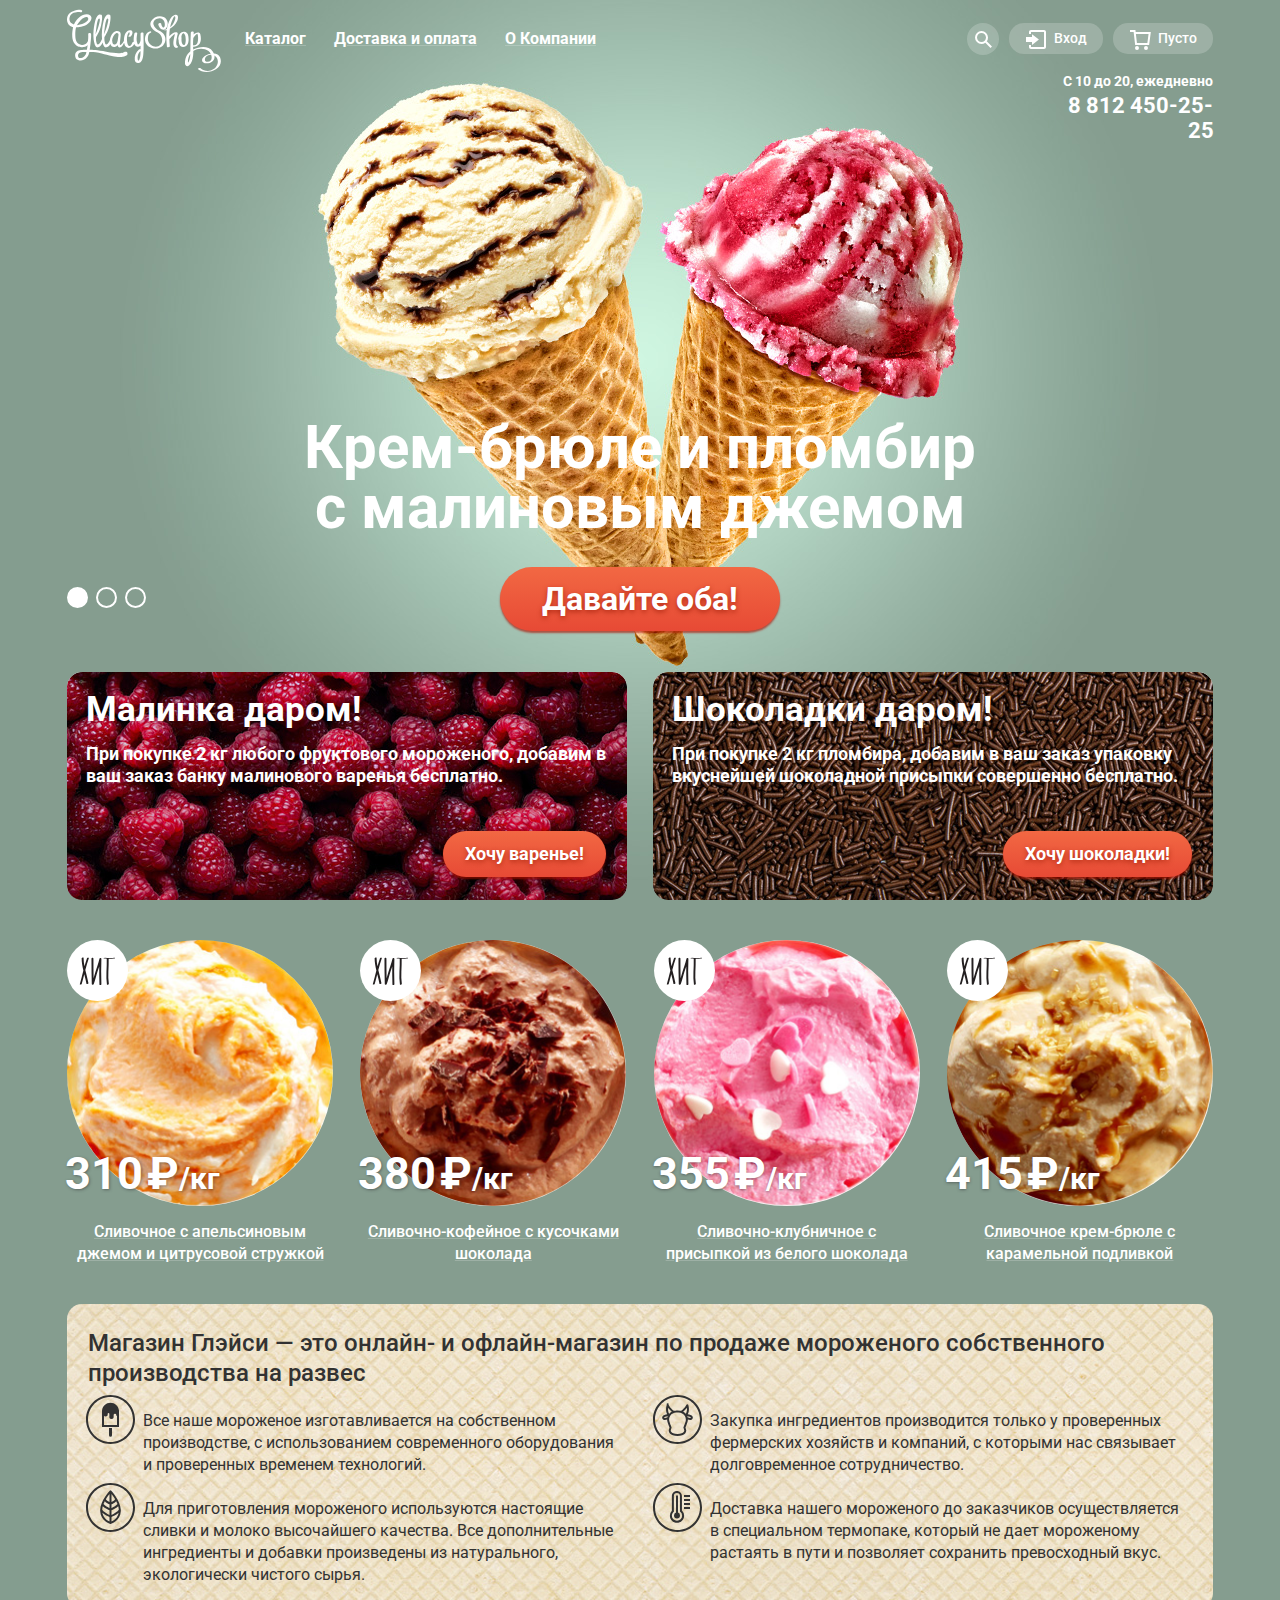
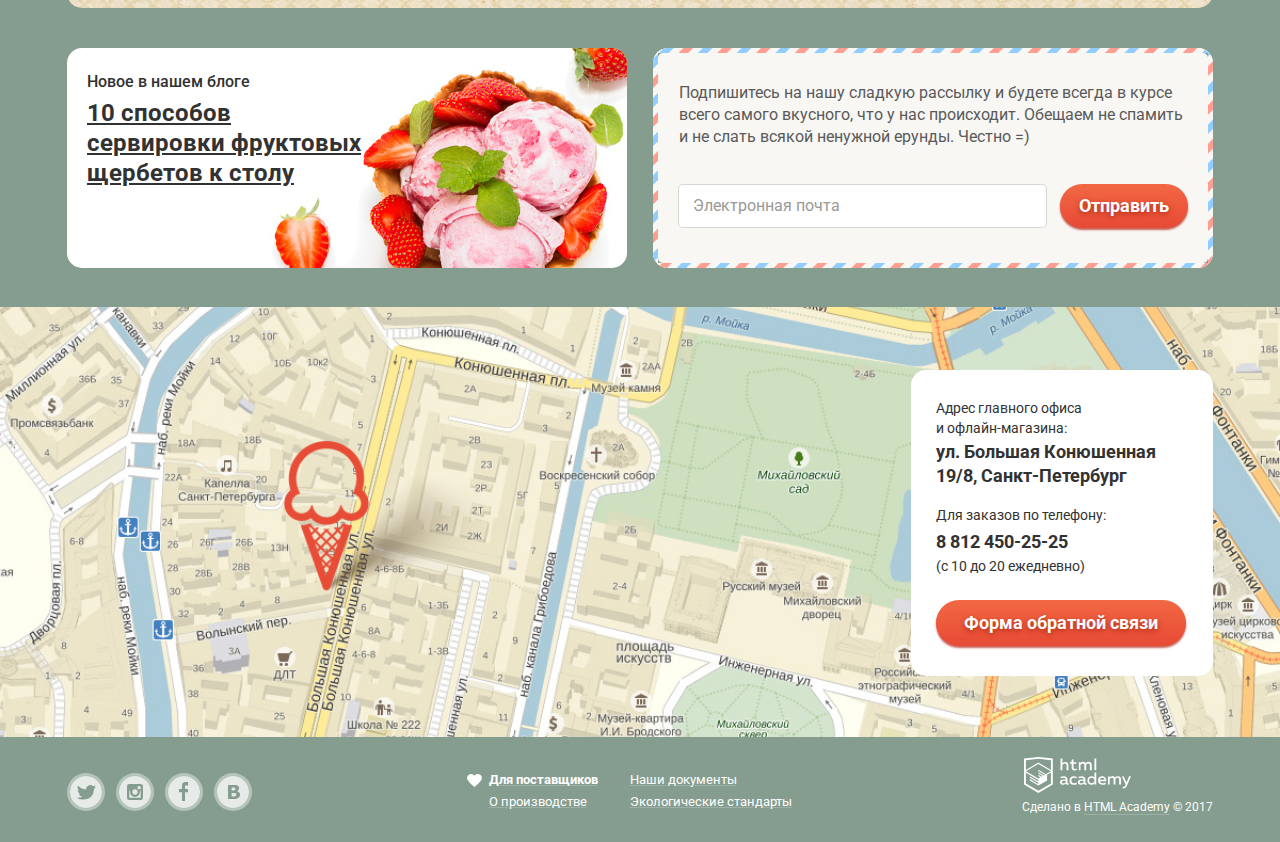
==== index.html @ 7b7073b2 "путь скрипта и ширина селекта" ====
<!DOCTYPE html>
<html lang="ru">

<head>
	<meta charset="utf-8">
  <title>HTML Academy: Глейси</title>
  <link href="https://fonts.googleapis.com/css?family=Roboto:400,500,700&amp;subset=cyrillic" rel="stylesheet">
  <link href="css/normalize.css" rel="stylesheet">
  <link href="css/style.min.css" rel="stylesheet">
</head>

<body>
	<input class="visually-hidden" type="radio" id="product-1" name="toggle" checked>
  <input class="visually-hidden" type="radio" id="product-2" name="toggle">
  <input class="visually-hidden" type="radio" id="product-3" name="toggle">
	<div class="site-wrapper">
	<header class="main-header container">
		<nav class="main-navigation">
			<div class="main-navigation__logo">
				<img src="img/logo.svg" width="154" height="64" alt="GllacyShop">
			</div>
			<ul class="site-navigation">
				<li class="site-navigation__item">
					<a href="catalog.html">Каталог</a>
					<ul class="catalog-menu">
						<li class="catalog-menu__item catalog-menu__item--mod"><a href="#">Новинки</a></li>
						<li class="catalog-menu__item"><a href="catalog.html">Сливочное</a></li>
						<li class="catalog-menu__item"><a href="#">Щербеты</a></li>
						<li class="catalog-menu__item"><a href="#">Фруктовый лед</a></li>
						<li class="catalog-menu__item"><a href="#">Мелорин</a></li>
					</ul>
				</li>
				<li class="site-navigation__item"><a href="delivery.html">Доставка и оплата</a></li>
				<li class="site-navigation__item"><a href="about.html">О Компании</a></li>
			</ul>
			<ul class="user-navigation">
				<li class="user-navigation__item user-navigation__item--search">
					<a href="#" class="user-navigation__link"><span class="visually-hidden">Поиск</span></a>
					<form class="search-form" action="https://echo.htmlacademy.ru" method="GET">
						<label  class="visually-hidden" for="search-line">Что ищем?</label>
						<input id="search-line" type="search" name="search" placeholder="Что ищем?">
					</form>	
				</li>
				<li class="user-navigation__item user-navigation__item--input">
					<a href="#">Вход</a>
					<form class="enter-form" action="https://echo.htmlacademy.ru"	method="POST">
						<label class="visually-hidden" for="enter-email">Электронная почта</label>
						<input id="enter-email" type="email" name="email" placeholder="Электронная почта">
						<label class="visually-hidden" for="enter-password">Пароль</label>
						<input id="enter-password" type="password" name="password" placeholder="Пароль">
						<button class="button enter-form__button" type="submit">Войти</button>
						<a class="enter-form__link" href="#">Забыли пароль?</a>
						<a class="enter-form__link" href="#">Новая регистрация</a>
					</form>
				</li>
				<li class="user-navigation__item user-navigation__item--basket1">
					<a href="#" aria-label="Корзина">Пусто</a>
				</li>
			</ul>
		</nav>
		<div class="shop-info">
			<p class="shop-info__time">С 10 до 20, ежедневно</p>
			<a href="tel:+78124502525" class="shop-info__phone">8 812 450-25-25</a>
		</div>
	</header>
	<main class="wraper">
		<div class="container">
			<h1 class="visually-hidden">Магазин мороженого GllacyShop</h1>
			<section class="slider">
				<div class="slider-point">
					<label for="product-1">Первый</label>
					<label for="product-2">Второй</label>
					<label for="product-3">Третий</label>
				</div>
				<ul class="slider-promo">
					<li class="slider-promo__block slide" id="slide1">
						<h2 class="slider-promo__title">Крем-брюле и пломбир с малиновым джемом</h2>
						<a class="button slider-promo__button" href="#">Давайте оба!</a>
					</li>
					<li class="slider-promo__block slide" id="slide2">
						<h2 class="slider-promo__title">Шоколадный пломбир и лимонный сорбет</h2>
						<a class="button slider-promo__button" href="#">Давайте оба!</a>
					</li>
					<li class="slider-promo__block slide" id="slide3">
						<h2 class="slider-promo__title">Пломбир с помадкой и клубничный щербет</h2>
						<a class="button slider-promo__button" href="#">Давайте оба!</a>
					</li>
				</ul>
			</section>
			<section class="promotion">
				<div class="promotion-block promotion-block--color1">
					<h2>Малинка даром!</h2>
					<p>При покупке 2 кг любого фруктового мороженого, добавим в ваш заказ банку малинового варенья бесплатно.</p>
					<a class="button promotion-block__button" href="#">Хочу варенье!</a>
				</div>
				<div class="promotion-block promotion-block--color2">
					<h2>Шоколадки даром!</h2>
					<p>При покупке 2 кг пломбира, добавим в ваш заказ упаковку вкуснейшей шоколадной присыпки совершенно бесплатно.</p>
					<a class="button promotion-block__button" href="#">Хочу шоколадки!</a>
				</div>
			</section>
			<section class="products">
				<ul class="catalog-list">
					<li class="catalog-list__item catalog-list__item--hit">
						<div class="catalog-list__img">
							<img src="img/product-1.jpg" width="267" height="267" alt="Сливочное с апельсиновым джемом и цитрусовой стружкой">
						</div>
						<p class="catalog-list__text"><span>310</span>₽<span class="catalog-list__text--1">/кг</span></p>
						<a class="catalog-list__link" href="#">Сливочное с апельсиновым джемом и цитрусовой стружкой</a>
						<button class="button catalog-list__button">Быстрый просмотр</button>
					</li>
					<li class="catalog-list__item catalog-list__item--hit">
						<div class="catalog-list__img">
							<img src="img/product-2.jpg" width="267" height="267" alt="Сливочно-кофейное с кусочками шоколада">
						</div>
						<p class="catalog-list__text"><span>380</span>₽<span class="catalog-list__text--1">/кг</span></p>
						<a class="catalog-list__link" href="#">Сливочно-кофейное с кусочками шоколада</a>
						<button class="button catalog-list__button">Быстрый просмотр</button>
					</li>
					<li class="catalog-list__item catalog-list__item--hit">
						<div class="catalog-list__img">
							<img src="img/product-3.jpg" width="267" height="267" alt="Сливочно-клубничное с присыпкой из белого шоколада">
						</div>
						<p class="catalog-list__text"><span>355</span>₽<span class="catalog-list__text--1">/кг</span></p>
						<a class="catalog-list__link" href="#">Сливочно-клубничное с присыпкой из белого шоколада</a>
						<button class="button catalog-list__button">Быстрый просмотр</button>
					</li>
					<li class="catalog-list__item catalog-list__item--hit">
						<div class="catalog-list__img">
							<img src="img/product-4.jpg" width="267" height="267" alt="Сливочное крем-брюле с карамельной подливкой">
						</div>
						<p class="catalog-list__text"><span>415</span>₽<span class="catalog-list__text--1">/кг</span></p>
						<a class="catalog-list__link" href="#">Сливочное крем-брюле с карамельной подливкой</a>
						<button class="button catalog-list__button">Быстрый просмотр</button>
					</li>
				</ul>
			</section>
			<section class="features">
				<h3 class="features__title">Магазин Глэйси — это онлайн- и офлайн-магазин по продаже мороженого собственного
				производства на развес</h3>
				<p class="features__text">Все наше мороженое изготавливается на собственном производстве, с использованием
					современного оборудования и проверенных временем технологий.
				</p>
				<p class="features__text">Закупка ингредиентов производится только у проверенных фермерских хозяйств и
					компаний, с которыми нас связывает долговременное сотрудничество.
				</p>
				<p class="features__text">Для приготовления мороженого используются настоящие сливки и молоко высочайшего
					качества. Все дополнительные ингредиенты и добавки произведены из натурального, экологически чистого сырья.
				</p>
				<p class="features__text">Доставка нашего мороженого до заказчиков осуществляется в специальном термопаке,
					который не дает мороженому растаять в пути и позволяет сохранить превосходный вкус.
				</p>	
			</section>
			<section class="wrapper-article">
				<article class="article">
					<p class="article__item">Новое в нашем блоге</p>
					<a href="#" class="article__link">
						<h3>10 способов сервировки фруктовых щербетов к столу</h3>
					</a>
				</article>
				<div class="subscribe">
					<p class="subscribe__text">Подпишитесь на нашу сладкую рассылку и будете всегда в курсе всего самого вкусного, что у
					нас происходит. Обещаем не спамить и не слать всякой ненужной ерунды. Честно =) </p>
					<form class="subscribe__form" action="https://echo.htmlacademy.ru" method="POST">
						<label class="visually-hidden" for="subscribe-email">Электронная почта</label>
						<input id="subscribe-email" type="email" name="email1" placeholder="Электронная почта">
						<button class="button subscribe__button" type="submit">Отправить</button> 
					</form>
				</div>
			</section>
		</div>
		<section class="map">
			<div id="map"></div>
			<div class="map-wrapper">
				<div class="container">
					<div class="map__info">
						<p>Адрес главного офиса<br> и офлайн-магазина:</p>
						<b>ул. Большая Конюшенная<br> 19/8, Санкт-Петербург</b>
						<p>Для заказов по телефону:</p>
						<a href="tel:+78124502525" class="map__phone">8 812 450-25-25</a>
						<p class="map__time">(с 10 до 20 ежедневно)</p>
						<button class="button map__button">Форма обратной связи</button>
					</div>
				</div>
			</div>
		</section>
	</main>
	<footer class="main-footer container">
		<ul class=social>
			<li class="social__item"><a class="social__button social__button--1" href="#" aria-label="GllacyShop на Твитере"></a></li>
			<li class="social__item"><a class="social__button social__button--2" href="#" aria-label="GllacyShop в Инстаграме"></a></li>
			<li class="social__item"><a class="social__button social__button--3" href="#" aria-label="GllacyShop на Фейсбуке"></a></li>
			<li class="social__item"><a class="social__button social__button--4" href="#" aria-label="GllacyShop во ВКонтакте"></a></li>
		</ul>
		<div class="links">
			<div class="links__block1">
				<a class="links__item" href="#">Для поставщиков</a>
				<a class="links__item" href="#">О производстве</a>
			</div>
			<div class="links__block2">
				<a class="links__item" href="#">Наши документы</a>
				<a class="links__item" href="#">Экологические стандарты</a>
			</div>
		</div>
		<div class="developer-info">
			<a class="developer-info__link" href="https://htmlacademy.ru/intensive/htmlcss">
				<img src="img/logo-htmlacademy.svg" width="107" height="46" alt="HTML academy">
				<p>Сделано в
				<span class="developer-info__text">HTML Academy</span> © 2017
				</p>
			</a>
		</div>
	</footer>
	</div>
	<div class="modal-wrapper">
		<section class="modal">
			<h3 class="modal__title">Мы обязательно вам ответим!</h3>
			<button class="modal__button-close" type="button"><span class="visually-hidden">Закрыть</span></button>
			<form class="modal-form" action="https://echo.htmlacademy.ru"	method="POST">
				<label class="visually-hidden" for="modal-name">Ваше имя</label>
				<input id="modal-name" type="text" name="name" placeholder="Как вас зовут?">
				<label class="visually-hidden" for="modal-email">Ваша почта</label>
				<input id="modal-email" type="email" name="email2" placeholder="Ваша почта для ответа?">
				<label class="visually-hidden" for="modal-comment">Текст сообщения</label>
				<textarea id="modal-comment" rows="5" placeholder="Напишите что-нибудь..."></textarea>
				<a href="form.html" class="button modal__button">Отправить</a>
			</form>
		</section>
	</div>	
	<script src="https://api-maps.yandex.ru/2.1/?apikey=abc93757-a416-4cb5-b275-d8097f400b4f&lang=ru_RU" type="text/javascript"></script>
  <script src="js/script.min.js"></script>
</body>
</html>
---- css/style.min.css ----
body{margin:0;padding:0;font-family:Roboto,Arial,sans-serif;font-size:16px;line-height:22px;font-weight:700;color:#fff;background-color:#849d8f}.visually-hidden:not(:focus):not(:active),input[type=checkbox].visually-hidden,input[type=radio].visually-hidden{position:absolute;width:1px;height:1px;margin:-1px;border:0;padding:0;white-space:nowrap;-webkit-clip-path:inset(100%);clip-path:inset(100%);clip:rect(0 0 0 0);overflow:hidden}a{text-decoration:none}img{max-width:100%;height:auto}.site-wrapper{min-width:1200px;background-color:#849d8f;background-image:url(../img/group-1.jpg);background-repeat:no-repeat;background-position:top center}.catalog-wrapper{min-width:1200px;background-color:#849d8f}.slider{position:relative;padding-top:267px;text-align:center;color:#fff;width:100%}.slider-promo{margin:0;padding:0;list-style:none}.slider-promo__block{color:#fff}.slide{display:none}.slider-promo__title{width:700px;font-family:Roboto,Arial,sans-serif;font-size:60px;font-weight:700;line-height:60px;margin:0 auto;margin-bottom:29px}.button{display:inline-block;padding:12px 44px;-webkit-box-shadow:0 2px 2px 0 rgba(172,16,0,.64);box-shadow:0 2px 2px 0 rgba(172,16,0,.64);background-color:#e74a35;background-image:-webkit-gradient(linear,left bottom,left top,from(#e74a35),to(#f26843));background-image:-webkit-linear-gradient(bottom,#e74a35,#f26843);background-image:-o-linear-gradient(bottom,#e74a35,#f26843);background-image:linear-gradient(to top,#e74a35,#f26843);color:#fff;border:none;border-radius:50px;text-align:center;text-shadow:0 2px 5px rgba(160,32,11,.76);text-decoration:none;vertical-align:top;font-family:Roboto,Arial,sans-serif;font-size:18px;line-height:24px;font-weight:700;cursor:pointer}.button:focus,.button:hover{-webkit-box-shadow:0 2px 2px 0 #ac1000;box-shadow:0 2px 2px 0 #ac1000;background-image:-webkit-gradient(linear,left top,left bottom,from(rgba(255,255,255,.2)),to(rgba(255,255,255,.2))),-webkit-gradient(linear,left bottom,left top,from(#e74a35),to(#f26843));background-image:-webkit-linear-gradient(top,rgba(255,255,255,.2),rgba(255,255,255,.2)),-webkit-linear-gradient(bottom,#e74a35,#f26843);background-image:-o-linear-gradient(top,rgba(255,255,255,.2),rgba(255,255,255,.2)),-o-linear-gradient(bottom,#e74a35,#f26843);background-image:linear-gradient(to bottom,rgba(255,255,255,.2),rgba(255,255,255,.2)),linear-gradient(to top,#e74a35,#f26843)}.button:active{background:-webkit-gradient(linear,left top,left bottom,from(#d84732),to(#e1613e));background:-webkit-linear-gradient(top,#d84732 0,#e1613e 100%);background:-o-linear-gradient(top,#d84732 0,#e1613e 100%);background:linear-gradient(to bottom,#d84732 0,#e1613e 100%);-webkit-box-shadow:inset 0 2px 2px rgba(172,16,0,1);box-shadow:inset 0 2px 2px rgba(172,16,0,1)}.slider-promo__button{font-size:32px;font-weight:700;line-height:44px;margin-bottom:41px;padding-top:10px;padding-bottom:10px;font-style:normal;font-stretch:normal;letter-spacing:normal;padding-left:42px;padding-right:42px}.slider-point{position:absolute;bottom:63px;left:0;z-index:20;font-size:0}.slider-point label{display:inline-block;width:17px;height:17px;margin-right:8px;vertical-align:top;background-color:transparent;border:2px solid #fff;border-radius:50%;cursor:pointer}#product-1:checked~.site-wrapper{background-color:#849d8f;background-image:url(../img/group-1.jpg)}#product-2:checked~.site-wrapper{background-color:#8996a6;background-image:url(../img/group-2.jpg)}#product-3:checked~.site-wrapper{background-color:#9d8b84;background-image:url(../img/group-3.jpg)}#product-1:checked~.site-wrapper #slide1,#product-2:checked~.site-wrapper #slide2,#product-3:checked~.site-wrapper #slide3{display:block}#product-1:checked~.site-wrapper label[for=product-1],#product-2:checked~.site-wrapper label[for=product-2],#product-3:checked~.site-wrapper label[for=product-3]{background-color:#fff}.slider-point label:focus,.slider-point label:hover{background-color:rgba(255,255,255,.4)}.main-header{margin:0;padding:0}.container{display:-webkit-box;display:-ms-flexbox;display:flex;width:1146px;margin:0 auto;padding:0 27px;-ms-flex-wrap:wrap;flex-wrap:wrap}.main-navigation{display:-webkit-box;display:-ms-flexbox;display:flex;font-size:16px;font-weight:700;line-height:18px;color:#fff;background-color:transparent;-ms-flex-wrap:wrap;flex-wrap:wrap;width:100%}.catalog-list,.site-navigation,.social,.user-navigation{list-style:none}.site-navigation,.user-navigation{display:-webkit-box;display:-ms-flexbox;display:flex;-ms-flex-wrap:wrap;flex-wrap:wrap}.site-navigation a,.user-navigation a{color:#fff;display:block}.breadcrumbs__item:first-child,.breadcrumbs__item:nth-of-type(2),.developer-info__text{border-bottom:1px solid rgba(255,255,255,.2)}.main-navigation__logo{width:154px;height:64px;padding:0;padding-top:9px;margin:0;margin-right:10px}.site-navigation{margin:0;padding:0;margin-right:auto}.site-navigation a{padding:7px 14px;text-decoration:underline;-webkit-text-decoration-color:rgba(255,255,255,.2);text-decoration-color:rgba(255,255,255,.2);margin-top:23px}.user-navigation{margin:0;padding:0;font-size:14px;font-weight:500;line-height:16px;margin-left:auto}.user-navigation a{background-color:rgba(255,255,255,.2);margin-top:23px;padding-left:45px;padding-right:16px;padding-top:7px;padding-bottom:8px;border-radius:15px;margin-left:10px;position:relative}.user-navigation__item .user-navigation__link{background-image:url(../img/icon-search.svg);background-repeat:no-repeat;background-position:center;padding:16px;border-radius:50%}.user-navigation__item--input>a::before{content:"";position:absolute;width:21px;height:19px;left:17px;background-image:url(../img/icon-enter.svg);background-repeat:no-repeat;background-position:0 0}.user-navigation__item--basket1 a::before{content:"";position:absolute;width:21px;height:20px;left:17px;background-image:url(../img/icon-basket.svg);background-repeat:no-repeat;background-position:0 0}.user-navigation__item .user-navigation__link:active,.user-navigation__item .user-navigation__link:focus,.user-navigation__item .user-navigation__link:hover{background-image:url(../img/icon-search-hover.svg)}.user-navigation__item--input>a:active::before,.user-navigation__item--input>a:focus::before,.user-navigation__item--input>a:hover::before{background-image:url(../img/icon-input-hover.svg)}.user-navigation__item--basket1 a:active::before,.user-navigation__item--basket1 a:focus::before,.user-navigation__item--basket1 a:hover::before{background-image:url(../img/icon-basket-hover.svg)}.site-navigation>li>a:focus,.site-navigation>li>a:hover{background-color:#f7f6f3;color:#333;border-radius:15px}.site-navigation>li>a:active{-webkit-box-shadow:inset 0 2px 1px 0 #696969;box-shadow:inset 0 2px 1px 0 #696969;background-color:#ededed}.user-navigation>li>a:focus,.user-navigation>li>a:hover{background-color:#f8f7f4;color:#323232;border-radius:15px}.catalog-menu,.enter-form,.search-form{display:none}.site-navigation__item:first-child:focus .catalog-menu,.site-navigation__item:first-child:hover .catalog-menu{display:block}.site-navigation__item:first-child:focus,.site-navigation__item:first-child:hover>a{background-color:#f7f6f3;color:#333;border-radius:15px}.site-navigation__item:first-child{position:relative}.site-navigation__item--color a{background-color:#d07058;border-radius:15px;text-decoration:none}.catalog-menu{position:absolute;list-style:none;background-color:#f8f7f4;color:#323232;margin:0;padding:0;margin-top:5px;border-radius:5px;padding-bottom:5px;min-width:143px;left:-6px;z-index:10;-webkit-box-shadow:0 20px 20px 0 rgba(0,0,0,.4);box-shadow:0 20px 20px 0 rgba(0,0,0,.4);overflow:hidden}.catalog-menu__item{color:#323232;margin:0;padding:0;font-family:Roboto,Arial,sans-serif;font-size:14px;font-weight:400;line-height:16px;margin-bottom:3px}.catalog-menu a{color:#323232;background-color:#f8f7f4;text-decoration:none;margin:0;padding:0;font-family:Roboto,Arial,sans-serif;font-size:14px;font-weight:400;line-height:16px;padding-left:21px;padding-bottom:6px;padding-top:6px;padding-right:8px;border-radius:0}.catalog-menu__item--mod::after{position:absolute;content:"";top:37px;width:128px;height:1px;border-bottom:1px solid rgba(50,50,50,.2);margin-left:6px;margin-right:9px}.catalog-menu__item--mod a{font-weight:700;padding-top:10px;padding-bottom:12px}.catalog-menu a:focus,.catalog-menu a:hover{background-color:#fbded7}.catalog-menu a:active{background-color:#f6b5a5}.catalog-menu__item .catalog-menu__link{background-color:#d07058;color:#fff}.user-navigation__item:first-child:active .search-form,.user-navigation__item:first-child:focus .search-form,.user-navigation__item:first-child:hover .search-form{display:block}.user-navigation__item:first-child{position:relative}.search-form{position:absolute;right:0;margin-top:5px;background-color:#f8f7f4;border-radius:5px;padding:20px 15px;-webkit-box-shadow:0 20px 20px 0 rgba(0,0,0,.4);box-shadow:0 20px 20px 0 rgba(0,0,0,.4)}.search-form input{padding-top:10px;padding-bottom:10px;padding-left:13px;border-radius:5px;border:1px solid #d3d3d2;font-family:Roboto,Arial,sans-serif;font-size:16px;line-height:24px;font-weight:700;color:#323232;width:311px}.search-form input::-webkit-input-placeholder{font-family:Roboto,Arial,sans-serif;font-size:14px;line-height:24px;font-weight:400;color:#999}.search-form input:-ms-input-placeholder{font-family:Roboto,Arial,sans-serif;font-size:14px;line-height:24px;font-weight:400;color:#999}.search-form input::-ms-input-placeholder{font-family:Roboto,Arial,sans-serif;font-size:14px;line-height:24px;font-weight:400;color:#999}.search-form input::placeholder{font-family:Roboto,Arial,sans-serif;font-size:14px;line-height:24px;font-weight:400;color:#999}.search-form input:hover{border:1px solid rgba(154,154,154,.52);-webkit-box-shadow:inset 1px 1px rgba(154,154,154,.52),inset -1px -1px rgba(154,154,154,.52);box-shadow:inset 1px 1px rgba(154,154,154,.52),inset -1px -1px rgba(154,154,154,.52);outline:0}.search-form input:active,.search-form input:focus{border:1px solid rgba(46,136,228,.52);-webkit-box-shadow:inset 1px 1px rgba(46,136,228,.52),inset -1px -1px rgba(46,136,228,.52);box-shadow:inset 1px 1px rgba(46,136,228,.52),inset -1px -1px rgba(46,136,228,.52);outline:0}.user-navigation__item--input:active .enter-form,.user-navigation__item--input:focus .enter-form,.user-navigation__item--input:hover .enter-form{display:block}.user-navigation__item--input:focus>a,.user-navigation__item--input:hover>a{background-color:#f8f7f4;color:#323232;border-radius:15px}.user-navigation__item--input:focus>a::before,.user-navigation__item--input:hover>a::before{background-image:url(../img/icon-input-hover.svg)}.user-navigation__item--input{position:relative}.enter-form{position:absolute;background-color:#f8f7f4;right:0;margin:0;margin-top:5px;z-index:20;border-radius:5px;padding:0;padding-left:19px;padding-right:17px;padding-top:20px;padding-bottom:22px;-webkit-box-shadow:0 20px 20px 0 rgba(0,0,0,.4);box-shadow:0 20px 20px 0 rgba(0,0,0,.4)}.enter-form input{border-radius:5px;width:226px;padding:0;margin:0;padding-top:9px;padding-bottom:9px;padding-left:12px;margin-bottom:20px;border:1px solid #d3d3d2;font-family:Roboto,Arial,sans-serif;font-size:16px;line-height:24px;font-weight:700;color:#323232}.enter-form input::-webkit-input-placeholder{font-family:Roboto,Arial,sans-serif;font-size:14px;line-height:24px;font-weight:400;color:#999}.enter-form input:-ms-input-placeholder{font-family:Roboto,Arial,sans-serif;font-size:14px;line-height:24px;font-weight:400;color:#999}.enter-form input::-ms-input-placeholder{font-family:Roboto,Arial,sans-serif;font-size:14px;line-height:24px;font-weight:400;color:#999}.enter-form input::placeholder{font-family:Roboto,Arial,sans-serif;font-size:14px;line-height:24px;font-weight:400;color:#999}.enter-form input:hover{border:1px solid rgba(154,154,154,.52);-webkit-box-shadow:inset 1px 1px rgba(154,154,154,.52),inset -1px -1px rgba(154,154,154,.52);box-shadow:inset 1px 1px rgba(154,154,154,.52),inset -1px -1px rgba(154,154,154,.52);outline:0}.enter-form input:active,.enter-form input:focus{border:1px solid rgba(46,136,228,.52);-webkit-box-shadow:inset 1px 1px rgba(46,136,228,.52),inset -1px -1px rgba(46,136,228,.52);box-shadow:inset 1px 1px rgba(46,136,228,.52),inset -1px -1px rgba(46,136,228,.52);outline:0}.enter-form__button{padding:11px 24px 10px 24px;vertical-align:top;float:left;margin-right:20px}.enter-form__button:active,.enter-form__button:focus{outline:0}.enter-form .enter-form__link{padding:0;margin:0;display:inline-block;vertical-align:top;font-family:Roboto,Arial,sans-serif;font-size:13px;font-weight:400;text-align:left;line-height:22px;color:#323232;text-decoration:underline}.enter-form__link:active,.enter-form__link:focus,.enter-form__link:hover{color:#e84d37}.shop-info{padding:0;margin:0;margin-left:auto;text-align:right;color:#fff;margin-bottom:7px}.shop-info__time{font-size:14px;font-weight:700;line-height:16px;margin:0;padding-bottom:5px}.shop-info__phone{color:#fff;font-size:22px;font-weight:700;line-height:24px;margin-right:-1px}.features{display:-webkit-box;display:-ms-flexbox;display:flex;-ms-flex-wrap:wrap;flex-wrap:wrap;background-color:#eee0c5;background-image:url(../img/features-pattern.jpg);background-position:0 0;background-repeat:repeat;border-radius:15px;color:#323232;margin-bottom:40px}.features__title{margin:0;padding:0;width:100%;font-size:24px;font-weight:500;text-align:left;line-height:30px;padding-left:21px;padding-top:24px;padding-bottom:22px;padding-right:21px}.features__text{position:relative;width:calc(50% - 97px);font-size:16px;font-weight:400;line-height:22px;text-align:left;margin:0;padding:0;padding-bottom:22px;padding-left:76px;padding-right:15px}.features__text::before{position:absolute;content:"";width:49px;height:49px;left:19px;top:-15px}.features__text:first-of-type::before{background-image:url(../img/icon-ice-cream.svg)}.features__text:nth-of-type(2)::before{background-image:url(../img/icon-cow.svg)}.features__text:nth-of-type(3)::before{background-image:url(../img/icon-leaf.svg)}.features__text:nth-of-type(4)::before{background-image:url(../img/icon-temp.svg)}.wrapper-article{margin-bottom:39px;display:-webkit-box;display:-ms-flexbox;display:flex}.article{background-color:#fff;background-image:url(../img/strawberry.jpg);background-position:0 0;background-repeat:no-repeat;color:#323232;border-radius:15px;margin-right:26px;width:calc(50% - 13px)}.article__item{margin:0;padding:0;padding-left:20px;padding-top:23px;padding-bottom:5px;font-size:16px;font-weight:500;line-height:22px;text-align:left;color:#323232}.article__link{padding:0;margin:0;text-decoration:underline;color:#323232;font-size:24px;font-weight:700;line-height:30px;text-align:left}.article__link h3{padding:0;margin:0;padding-left:20px;padding-right:258px;padding-bottom:80px;color:#323232;font-size:24px;font-weight:700;line-height:30px;text-align:left}.article__link:focus,.article__link:focus h3,.article__link:hover,.article__link:hover h3{color:#e84d37}.developer-info a:focus,.developer-info a:hover,.links a:focus,.links a:hover{color:#ffbc9e;border-bottom-color:rgba(255,188,158,.2)}.subscribe{background-color:#f8f7f4;color:#5a5a5a;border-radius:10px;-webkit-box-sizing:border-box;box-sizing:border-box;width:calc(50% - 13px);border:5px solid rgba(0,0,0,.4);border-image-source:url(../img/subscribe-border.svg);border-image-slice:5;border-image-repeat:stretch;background-clip:padding-box}.subscribe__text{padding:0;margin:0;padding-left:21px;padding-right:21px;padding-top:29px;padding-bottom:36px;color:#5a5a5a;font-size:16px;font-weight:400;line-height:22px;text-align:left}.subscribe__form input{width:353px;border-radius:5px;border:1px solid rgba(178,178,178,.52);margin:0;padding:0;margin-left:20px;padding-top:9px;padding-bottom:9px;padding-left:14px;font-family:Roboto,Arial,sans-serif;font-size:16px;line-height:24px;font-weight:700;color:#323232}.subscribe__form input::-webkit-input-placeholder{font-family:Roboto,Arial,sans-serif;font-size:16px;line-height:24px;font-weight:400;color:#999}.subscribe__form input:-ms-input-placeholder{font-family:Roboto,Arial,sans-serif;font-size:16px;line-height:24px;font-weight:400;color:#999}.subscribe__form input::-ms-input-placeholder{font-family:Roboto,Arial,sans-serif;font-size:16px;line-height:24px;font-weight:400;color:#999}.subscribe__form input::placeholder{font-family:Roboto,Arial,sans-serif;font-size:16px;line-height:24px;font-weight:400;color:#999}.subscribe__form input:hover{border:1px solid rgba(154,154,154,.52);-webkit-box-shadow:inset 1px 1px rgba(154,154,154,.52),inset -1px -1px rgba(154,154,154,.52);box-shadow:inset 1px 1px rgba(154,154,154,.52),inset -1px -1px rgba(154,154,154,.52);outline:0}.subscribe__form input:active,.subscribe__form input:focus{border:1px solid rgba(46,136,228,.52);-webkit-box-shadow:inset 1px 1px rgba(46,136,228,.52),inset -1px -1px rgba(46,136,228,.52);box-shadow:inset 1px 1px rgba(46,136,228,.52),inset -1px -1px rgba(46,136,228,.52);outline:0}.subscribe__button{padding:10px 19px 10px 19px;vertical-align:top;float:right;margin-right:20px}.main-footer{color:#fff;background-color:transparent;margin-top:20px;padding:0;display:-webkit-box;display:-ms-flexbox;display:flex;-webkit-box-pack:justify;-ms-flex-pack:justify;justify-content:space-between;-webkit-box-align:center;-ms-flex-align:center;align-items:center}.social{display:-webkit-box;display:-ms-flexbox;display:flex;margin:0;padding:0;margin-right:auto;-webkit-box-pack:justify;-ms-flex-pack:justify;justify-content:space-between;-ms-flex-wrap:wrap;flex-wrap:wrap;margin-top:-15px}.social__button{display:block;border:3px solid rgba(255,255,255,.5);background-position:center;background-repeat:no-repeat;opacity:.8;width:32px;height:32px;border-radius:50%;margin-right:11px}.social__item:last-child .social__button{margin-right:6px}.social__button:focus,.social__button:hover{opacity:1;border:3px solid rgba(255,255,255,.7)}.social__button--1{background-image:url(../img/icon-twitter.svg)}.social__button--2{background-image:url(../img/icon-instagram.svg)}.social__button--3{background-image:url(../img/icon-fb.svg)}.social__button--4{background-image:url(../img/icon-vk.svg)}.links{display:-webkit-box;display:-ms-flexbox;display:flex;margin:0;padding:0;-webkit-box-pack:justify;-ms-flex-pack:justify;justify-content:space-between;margin-top:-18px}.links a{display:block;font-family:Roboto,Arial,sans-serif;font-size:13px;font-weight:400;line-height:22px;color:#fff;margin:0;padding:0;text-decoration:underline;-webkit-text-decoration-color:rgba(255,255,255,.2);text-decoration-color:rgba(255,255,255,.2)}.links__block1{margin-right:32px}.links__block1 .links__item:first-child{font-weight:700;position:relative}.links__block1 .links__item:first-child::before{position:absolute;content:"";width:15px;height:13px;background-image:url(../img/icon-heart.svg);left:-22px;top:5px}.developer-info{display:-webkit-box;display:-ms-flexbox;display:flex;-ms-flex-wrap:wrap;flex-wrap:wrap;margin:0;padding:0;margin-left:auto;margin-bottom:26px}.developer-info__link{font-family:Roboto,Arial,sans-serif;font-size:12px;font-weight:400;line-height:18px;color:#fefefe;padding:0;margin:0}.developer-info__link img{padding:0;margin:0;padding-left:2px}.developer-info__link p{padding:0;margin:0}.catalog-list__button{display:none}.user-navigation__item--basket2 a{background-color:#f8f7f4;color:#323232}.user-navigation__item--basket2 a::before{content:"";position:absolute;width:21px;height:20px;left:17px;background-image:url(../img/basket-red.svg);background-repeat:no-repeat;background-position:0 0}.user-navigation__item--basket2:focus .basket-wrapper,.user-navigation__item--basket2:hover .basket-wrapper{display:block}.user-navigation__item--basket2{position:relative}.basket-wrapper{display:none;position:absolute;background-color:#f8f7f4;right:0;margin-top:5px;border-radius:5px;padding:20px 15px 21px 15px;width:510px;color:#323232;z-index:40}.basket-form{list-style:none;margin:0;padding:0;display:-webkit-box;display:-ms-flexbox;display:flex;-ms-flex-wrap:wrap;flex-wrap:wrap;color:#323232}.basket-form::after{content:"";width:510px;height:1px;background-color:#cacac7;margin-top:3px}.basket-form__line{padding:0;margin:0;width:100%;display:-webkit-box;display:-ms-flexbox;display:flex;font-family:Roboto,Arial,sans-serif;font-size:13px;font-weight:400;line-height:16px;color:#323232}.basket-form__close{position:relative;border:none;background-color:transparent;margin:0;padding:0;margin-top:-24px;margin-right:26px}.basket-form__close::after,.basket-form__close::before{position:absolute;content:"";width:15px;height:1px;background-color:#323232;left:-2px}.basket-form__close::before{-webkit-transform:rotate(45deg);-ms-transform:rotate(45deg);transform:rotate(45deg)}.basket-form__close::after{-webkit-transform:rotate(-45deg);-ms-transform:rotate(-45deg);transform:rotate(-45deg)}.basket-form__img{width:33px;height:33px;border-radius:50%;overflow:hidden;margin:0;padding:0;margin-right:12px;margin-bottom:20px}.basket-form__line p{width:216px;margin:0;padding:0;margin-right:30px;margin-top:8px}.basket-form__line span{margin-top:8px}.basket-form__line span:nth-of-type(2){color:#999;padding-left:4px;margin-right:28px}.basket-form__summ{font-family:Roboto,Arial,sans-serif;font-size:15px;font-weight:700;line-height:18px;margin:0;padding:0;margin-right:0;margin-left:auto;text-align:right;margin-top:15px;margin-bottom:14px}.basket-form__button{float:right;padding:9px 15px 10px 15px;font-family:Roboto,Arial,sans-serif;font-size:18px;line-height:24px;font-weight:700}.breadcrumbs{margin-top:-30px;margin-bottom:0}.breadcrumbs span,.breadcrumbs__item{font-family:Roboto,Arial,sans-serif;font-size:14px;font-weight:400;line-height:16px;color:#fff;margin:0;padding:0;padding-right:3px}.breadcrumbs__item:first-child:active,.breadcrumbs__item:first-child:focus,.breadcrumbs__item:first-child:hover,.breadcrumbs__item:nth-of-type(2):active,.breadcrumbs__item:nth-of-type(2):focus,.breadcrumbs__item:nth-of-type(2):hover{color:#ffbc9e;border-bottom-color:rgba(255,188,158,.3)}.container__title{color:#fff;font-size:35px;font-weight:700;line-height:41px;display:block;width:100%;text-align:left;margin:0;padding:0;margin-bottom:25px;margin-top:-6px}.catalog-list{display:-webkit-box;display:-ms-flexbox;display:flex;-ms-flex-wrap:wrap;flex-wrap:wrap;margin:0;padding:0;-webkit-box-pack:justify;-ms-flex-pack:justify;justify-content:space-between;-webkit-box-align:start;-ms-flex-align:start;align-items:flex-start;width:100%;margin-bottom:8px}.catalog-list__item{display:-webkit-box;display:-ms-flexbox;display:flex;-ms-flex-wrap:wrap;flex-wrap:wrap;width:calc(25% - 20.5px);margin-left:-13px;margin-right:-14px;padding-left:13px;padding-right:14px;padding-top:6px;padding-bottom:22px;margin-bottom:9px}.catalog-list__item:focus,.catalog-list__item:hover{background-color:#ffffff47;margin-bottom:-50px;border-radius:5px;z-index:10}.catalog-list__item:focus .catalog-list__button,.catalog-list__item:hover .catalog-list__button{display:block}.catalog-list__img{line-height:0;border-radius:100%;overflow:hidden}.catalog-list__text{text-shadow:.5px .9px 3px rgba(49,50,53,.5);font-family:Roboto,Arial,sans-serif;font-size:45px;font-weight:700;line-height:45px;color:#fff;margin:0;padding:0;margin-top:-55px;margin-left:-2px}.catalog-list__text span:first-child{margin-right:4px}.catalog-list__text--1{font-size:30px;margin-left:0}.catalog-list__link{color:#fff;font-size:16px;font-weight:500;line-height:22px;text-decoration:underline;-webkit-text-decoration-color:rgba(255,255,255,.2);text-decoration-color:rgba(255,255,255,.2);text-align:center;padding:0;margin:0;padding-top:15px;vertical-align:top;padding-left:5px;padding-right:5px}.catalog-list__link--mod{padding-left:16px}.catalog-list__button{padding:9px 17px 10px 17px;font-family:Roboto,Arial,sans-serif;font-size:18px;font-weight:700;margin-top:10px;margin-left:auto;margin-right:auto;text-shadow:none}.catalog-list__item--hit{position:relative}.catalog-list__item--hit::before{position:absolute;content:"";width:61px;height:61px;background-image:url(../img/icon-hit.svg)}.promotion{display:-webkit-box;display:-ms-flexbox;display:flex;-webkit-box-pack:justify;-ms-flex-pack:justify;justify-content:space-between;margin-bottom:34px}.promotion-block{color:#fff;padding-left:19px;padding-top:17px;padding-right:21px;padding-bottom:23px;width:calc(50% - 13px)}.promotion-block h2{font-family:Roboto,Arial,sans-serif;font-size:35px;font-weight:700;line-height:41px;text-align:left;margin:0;padding:0;margin-bottom:13px}.promotion-block p{font-size:18px;font-weight:700;line-height:22px;text-align:left;margin:0;padding:0;margin-bottom:44px}.promotion-block__button{font-family:Roboto,Arial,sans-serif;font-size:18px;font-weight:700;line-height:24px;text-align:center;float:right;padding:11px 22px 11px 22px}.promotion-block--color1{background-color:#630b26;background-image:url(../img/malina.jpg);background-repeat:no-repeat;border-radius:15px;background-position:0 0;margin-right:26px}.promotion-block--color2{background-color:#6f3d19;background-image:url(../img/chokolate.jpg);background-repeat:no-repeat;border-radius:15px;background-position:0 0}.map{position:relative}#map{width:100%;height:430px;background-color:#f7f1d9;background-image:url(../img/Maps.jpg);background-repeat:no-repeat;background-position:center center;background-size:cover;margin-bottom:15px}.map-wrapper{position:absolute;top:0;width:100%;margin-left:auto;margin-right:auto}.map__info{font-family:Roboto,Arial,sans-serif;width:257px;padding-top:28px;padding-left:25px;padding-bottom:30px;padding-right:20px;background-color:#fff;color:#323232;border-radius:15px;text-align:left;margin-top:63px;margin-right:0;margin-left:auto}.map__info p{display:block;font-size:14px;font-weight:400;text-align:left;line-height:20px;color:#323232;padding:0;margin:0}.map__time{line-height:22px;margin:0;padding:0}.map__info b{display:block;font-size:18px;font-weight:700;line-height:24px;color:#323232;text-align:left;margin:0;padding:0;padding-bottom:17px;padding-top:2px}.map__phone{font-family:Roboto,Arial,sans-serif;font-size:18px;font-weight:700;line-height:22px;color:#323232;text-align:left;display:block;margin-top:6px;margin-bottom:3px}.map__button{color:#fefefe;font-size:18px;line-height:24px;font-weight:700;text-align:left;padding:11px 28px;margin-top:24px}.modal-wrapper{display:none;position:fixed;opacity:1;top:0;width:100%;height:100%;background-color:rgba(50,50,50,.4);z-index:30}.modal{top:50%;z-index:100;background-color:#f8f7f4;color:#323232;width:429px;display:-webkit-box;display:-ms-flexbox;display:flex;-ms-flex-wrap:wrap;flex-wrap:wrap;left:50%;position:absolute;-webkit-transform:translate(-50%,-50%);-ms-transform:translate(-50%,-50%);transform:translate(-50%,-50%);border-radius:10px;padding:0;padding-left:24px;padding-bottom:27px;padding-top:17px;padding-right:25px}.modal-show{display:block}.modal__title{margin:0;padding:0;font-family:Roboto,Arial,sans-serif;font-size:24px;font-weight:500;line-height:28px;margin-bottom:19px}.modal input{width:250px;margin-right:auto;margin-left:0;border-radius:5px;border:1px solid rgba(178,178,178,.52);padding-top:10px;padding-bottom:8px;padding-left:15px;margin-bottom:20px;font-family:Roboto,Arial,sans-serif;font-size:16px;line-height:24px;font-weight:700;color:#323232}.modal textarea{width:397px;margin:0;padding:0;border-radius:5px;border:1px solid rgba(178,178,178,.52);padding-top:8px;padding-left:15px;padding-right:15px;margin-bottom:18px;height:145px;font-family:Roboto,Arial,sans-serif;font-size:16px;line-height:24px;font-weight:700;color:#323232}.modal input::-webkit-input-placeholder,.modal textarea::-webkit-input-placeholder{font-family:Roboto,Arial,sans-serif;font-size:16px;font-weight:400;line-height:24px;color:#999}.modal input:-ms-input-placeholder,.modal textarea:-ms-input-placeholder{font-family:Roboto,Arial,sans-serif;font-size:16px;font-weight:400;line-height:24px;color:#999}.modal input::-ms-input-placeholder,.modal textarea::-ms-input-placeholder{font-family:Roboto,Arial,sans-serif;font-size:16px;font-weight:400;line-height:24px;color:#999}.modal input::placeholder,.modal textarea::placeholder{font-family:Roboto,Arial,sans-serif;font-size:16px;font-weight:400;line-height:24px;color:#999}.modal input:hover,.modal textarea:hover{border:1px solid rgba(154,154,154,.52);-webkit-box-shadow:inset 1px 1px rgba(154,154,154,.52),inset -1px -1px rgba(154,154,154,.52);box-shadow:inset 1px 1px rgba(154,154,154,.52),inset -1px -1px rgba(154,154,154,.52);outline:0}.modal input:active,.modal input:focus,.modal textarea:active,.modal textarea:focus{border:1px solid rgba(46,136,228,.52);-webkit-box-shadow:inset 1px 1px rgba(46,136,228,.52),inset -1px -1px rgba(46,136,228,.52);box-shadow:inset 1px 1px rgba(46,136,228,.52),inset -1px -1px rgba(46,136,228,.52);outline:0}.modal__button{margin:0;padding:10px 24px 10px 24px;margin-right:25px;margin-left:290px}.modal__button:active,.modal__button:focus{outline:0}.modal__button-close{position:relative;margin-right:-6px;margin-left:auto;width:18px;height:17px;background-color:transparent;border:none;cursor:pointer}.modal__button-close::after,.modal__button-close::before{content:"";display:block;position:absolute;top:6px;right:-4px;width:23px;height:2px;background-color:#323232}.modal__button-close::after{-webkit-transform:rotate(-45deg);-ms-transform:rotate(-45deg);transform:rotate(-45deg)}.modal__button-close::before{-webkit-transform:rotate(45deg);-ms-transform:rotate(45deg);transform:rotate(45deg)}.pagination-list{list-style:none;display:-webkit-box;display:-ms-flexbox;display:flex;margin:0;padding:0;-webkit-box-pack:end;-ms-flex-pack:end;justify-content:flex-end;margin-top:50px;margin-bottom:28px}.pagination-list__item{width:27px;height:26px;border-radius:50%;background-color:transparent;text-align:center;margin:0;padding:0;margin-right:2px}.pagination-list__item a{display:inline-block;vertical-align:middle;text-align:center;color:#fff;font-size:16px;line-height:18px;font-weight:500;padding:0;margin:0;margin-top:2px}.pagination-list__item--disabled a{opacity:.2}.pagination-list__item--current{background-color:#fff}.pagination-list__item--current a{color:#323232}.pagination-list__item:focus,.pagination-list__item:hover{background-color:rgba(255,255,255,.2)}.pagination-list__item--current:focus,.pagination-list__item--current:hover{background-color:#fff}.pagination-list__item--disabled:focus,.pagination-list__item--disabled:hover{background-color:transparent}.pagination-list__item:active{background-color:#fff;color:#323232}.pagination-list__item:active>a{color:#323232}.pagination-list__item--disabled{background-image:url(../img/icon-right-small.svg);background-size:8px 12px;background-repeat:no-repeat;background-position:center;-webkit-transform:rotate(180deg);-ms-transform:rotate(180deg);transform:rotate(180deg);opacity:.6;margin-right:5px}.pagination-list__item:last-child{background-image:url(../img/icon-right-small.svg);background-size:8px 12px;background-repeat:no-repeat;background-position:center;margin-left:5px;margin-right:-10px}.pagination-list__item:last-child:active{background-image:url(../img/icon-right-black.svg)}.main-footer--mod{position:relative}.main-footer--mod::before{position:absolute;content:"";width:100%;height:1px;background-color:rgba(255,255,255,.3);top:-20px}.filter{display:-webkit-box;display:-ms-flexbox;display:flex;-ms-flex-wrap:wrap;flex-wrap:wrap;margin-left:0;margin-right:auto;margin-bottom:33px}.filter-sorting{margin-right:14px}.filter-sorting label{display:block;margin-bottom:5px;font-family:Roboto,Arial,sans-serif;font-size:14px;font-weight:500;line-height:16px;text-align:left;padding-left:15px}.filter-sorting select{width:194px;height:37px;color:#fff;font-family:Roboto,Arial,sans-serif;font-size:16px;font-weight:500;line-height:18px;background-color:rgba(248,247,244,.2);border-radius:20px;vertical-align:middle;border:none;padding-left:15px;padding-right:15px}.filter-sorting select:hover{color:#323232}.filter-price{width:220px;margin:0;color:#fff;margin-right:14px;margin-bottom:18px}.filter-price__title{margin:0;margin-bottom:5px;font-family:Roboto,Arial,sans-serif;font-size:14px;font-weight:500;line-height:16px;padding-left:15px}.filter-price__range{position:relative;background-color:rgba(255,255,255,.2);padding:17px 22px 16px 22px;border-radius:20px}.filter-price__range .filter-price__scale{height:4px;background-color:rgba(248,247,244,.5);width:176px}.filter-price__range .filter-price__bar{width:107px;margin-left:16px;height:4px;background-color:#f8f7f4}.filter-price__toogle{position:absolute;top:8px;width:4px;height:4px;background:#849d8f;border:8px solid #fff;border-radius:50%;-webkit-box-shadow:0 2px 1px 0 rgba(0,1,1,.2);box-shadow:0 2px 1px 0 rgba(0,1,1,.2);cursor:pointer}.filter-price__toogle:hover{-webkit-transform:scale(1.2);-ms-transform:scale(1.2);transform:scale(1.2)}.filter-price__toogle--min{left:36px}.filter-price__toogle--max{left:133px}.filter__button{margin-top:20px;margin-left:14px;font-family:Roboto,Arial,sans-serif;font-size:16px;font-weight:500;color:#fff;background-color:rgba(255,255,255,.2);padding:9px 27px 6px 29px;border-radius:20px;vertical-align:middle;border:2px solid #fff}.filter__button:focus,.filter__button:hover{background-color:#fff;color:#323232;outline:0}.filter__button:active{-webkit-box-shadow:inset 0 2px 1px 0 #696969;box-shadow:inset 0 2px 1px 0 #696969;background-color:#ededed;border:none;padding:11px 29px 8px 31px;outline:0}.filter fieldset{padding:0;margin:0;border:none}.filter legend{margin-bottom:5px;font-family:Roboto,Arial,sans-serif;font-size:14px;font-weight:500;line-height:16px;color:#fff;padding-left:15px}.filter-block{list-style:none;display:-webkit-box;display:-ms-flexbox;display:flex;margin:0;padding:0;background-color:rgba(255,255,255,.2);border-radius:20px;padding:8px 17px 10px 14px}.filter-item{padding-left:50px;font-family:Roboto,Arial,sans-serif;font-size:16px;font-weight:500;line-height:18px}.filter-block--mod1 .filter-item:first-child{padding-left:30px}.filter-block--mod2 .filter-item{padding-left:54px}.filter-block--mod2 .filter-item:first-child{padding-left:32px}.filter-item label{position:relative;display:block;cursor:pointer;-webkit-user-select:none;-moz-user-select:none;-ms-user-select:none;user-select:none}.filter-item__input--checkbox+label::before{content:"";position:absolute;left:-32px;top:0;width:20px;height:20px;background-image:url(../img/checkbox-off.svg);background-repeat:no-repeat;background-position:0 0;background-size:20px 20px;opacity:.8}.filter-item__input--checkbox:checked+label::after{content:"";position:absolute;top:0;left:-32px;width:24px;height:20px;background-image:url(../img/checkbox-on.svg);background-repeat:no-repeat;background-position:0 0;background-size:24px 20px;opacity:.8}.filter-item__input--checkbox:checked+label::before{display:none}.filter-item__input--radio+label{color:#fff}.filter-item__input--radio+label::before{content:"";position:absolute;left:-32px;top:-2px;width:22px;height:22px;background-image:url(../img/radio-off.svg);background-repeat:no-repeat;background-position:0 0;background-size:22px 22px;opacity:.8}.filter-item__input--radio:checked+label::after{content:"";position:absolute;left:-32px;top:-2px;width:22px;height:22px;background-image:url(../img/radio-on.svg);background-repeat:no-repeat;background-position:0 0;background-size:22px 22px;opacity:.8}.filter-item__input--radio:checked+label::before{display:none}.filter-item__input:focus+label::before,.filter-item__input:hover+label::before{opacity:1}.filter-item__input:checked:focus+label::after,.filter-item__input:checked:hover+label::after{opacity:1}
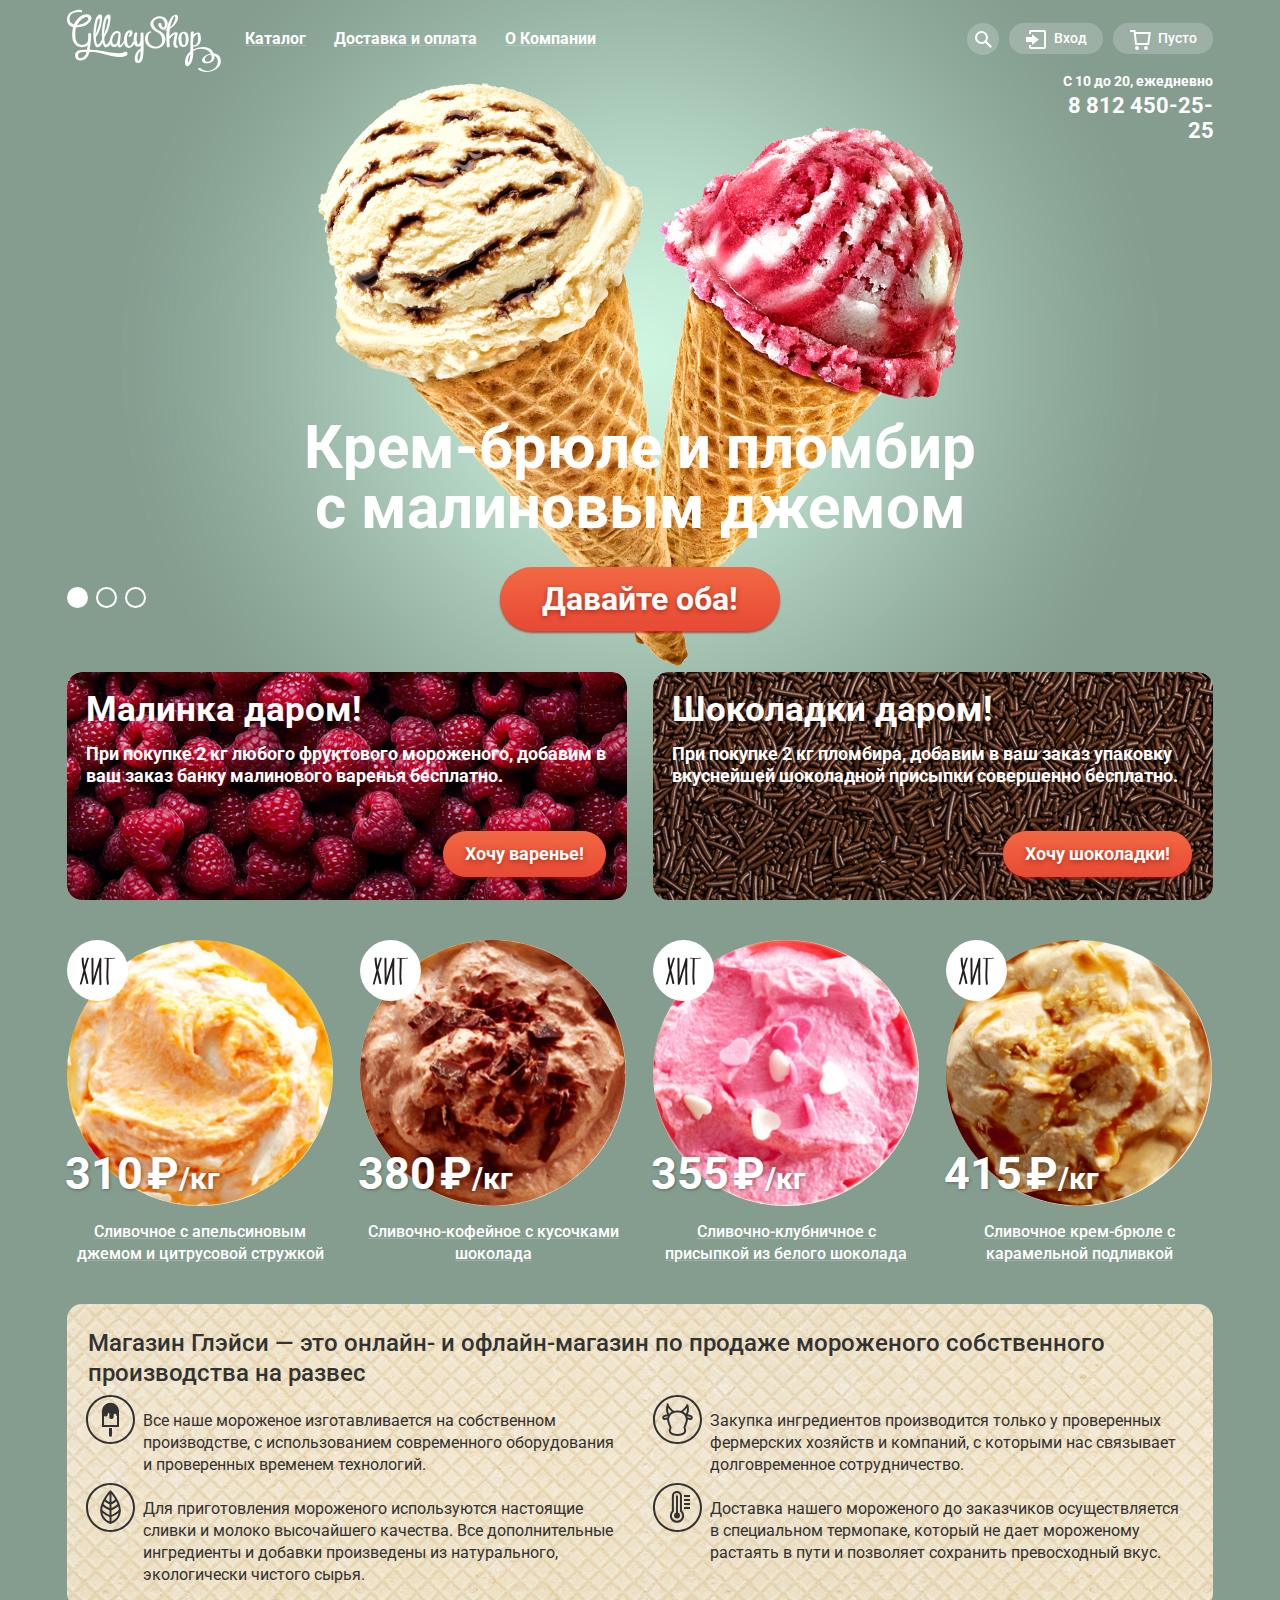
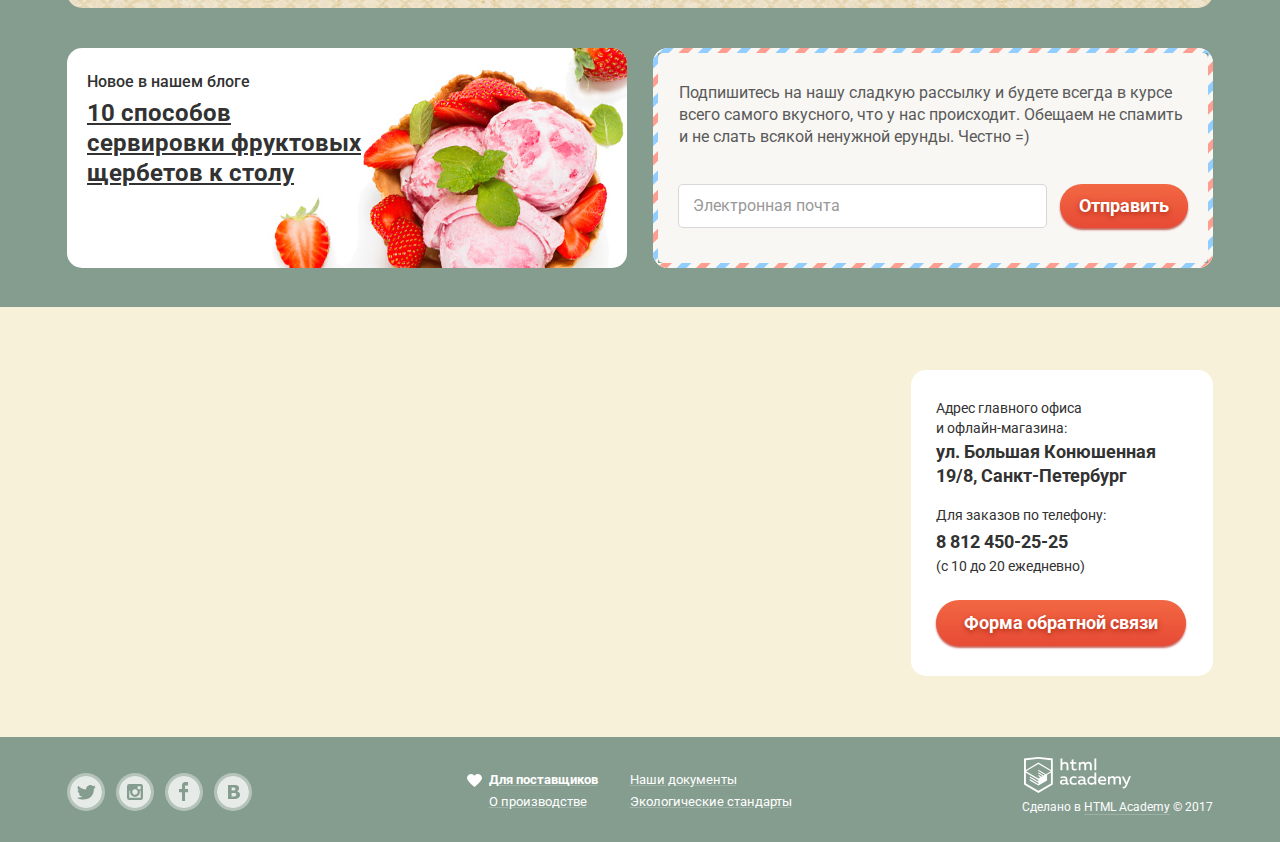
==== commit 5f6f194d: "исправления первой защиты селект" ====
--- a/index.html
+++ b/index.html
@@ -6,7 +6,7 @@
   <title>HTML Academy: Глейси</title>
   <link href="https://fonts.googleapis.com/css?family=Roboto:400,500,700&amp;subset=cyrillic" rel="stylesheet">
   <link href="css/normalize.css" rel="stylesheet">
-  <link href="css/style.min.css" rel="stylesheet">
+  <link href="css/style.css" rel="stylesheet">
 </head>
 
 <body>
@@ -170,7 +170,7 @@
 			</section>
 		</div>
 		<section class="map">
-			<div id="map"></div>
+			<div id="map" class="map__item"></div>
 			<div class="map-wrapper">
 				<div class="container">
 					<div class="map__info">
@@ -179,7 +179,7 @@
 						<p>Для заказов по телефону:</p>
 						<a href="tel:+78124502525" class="map__phone">8 812 450-25-25</a>
 						<p class="map__time">(с 10 до 20 ежедневно)</p>
-						<button class="button map__button">Форма обратной связи</button>
+						<a href="form.html" class="button map__button">Форма обратной связи</a>
 					</div>
 				</div>
 			</div>
@@ -218,12 +218,12 @@
 			<button class="modal__button-close" type="button"><span class="visually-hidden">Закрыть</span></button>
 			<form class="modal-form" action="https://echo.htmlacademy.ru"	method="POST">
 				<label class="visually-hidden" for="modal-name">Ваше имя</label>
-				<input id="modal-name" type="text" name="name" placeholder="Как вас зовут?">
+				<input id="modal-name" type="text" name="fname" placeholder="Как вас зовут?">
 				<label class="visually-hidden" for="modal-email">Ваша почта</label>
 				<input id="modal-email" type="email" name="email2" placeholder="Ваша почта для ответа?">
 				<label class="visually-hidden" for="modal-comment">Текст сообщения</label>
 				<textarea id="modal-comment" rows="5" placeholder="Напишите что-нибудь..."></textarea>
-				<a href="form.html" class="button modal__button">Отправить</a>
+				<button type="submit" class="button modal__button">Отправить</button>
 			</form>
 		</section>
 	</div>	
--- a/css/style.css
+++ b/css/style.css
@@ -0,0 +1,1948 @@
+body {
+  margin: 0;
+  padding: 0;
+  font-family: "Roboto", Arial, sans-serif;
+  font-size: 16px;
+  line-height: 22px;
+  font-weight: 700;
+  color: #ffffff;
+  background-color: #849d8f;
+}
+.visually-hidden:not(:focus):not(:active),
+input[type="checkbox"].visually-hidden,
+input[type="radio"].visually-hidden {
+  position: absolute;
+  width: 1px;
+  height: 1px;
+  margin: -1px;
+  border: 0;
+  padding: 0;
+  white-space: nowrap;
+  -webkit-clip-path: inset(100%);
+
+          clip-path: inset(100%);
+  clip: rect(0 0 0 0);
+  overflow: hidden;
+}
+a {
+    text-decoration: none;
+  }
+img {
+  max-width: 100%;
+  height: auto;
+}
+.site-wrapper {
+  min-width: 1200px;
+  background-color: #849d8f;
+  background-image: url("../img/group-1.jpg");
+  background-repeat: no-repeat;
+  background-position: top center;
+}
+.catalog-wrapper {
+  min-width: 1200px;
+  background-color: #849d8f;
+}
+.slider {
+  position: relative; 
+  padding-top: 267px; 
+  text-align: center;
+  color: #ffffff;
+  width: 100%;
+}
+.slider-promo {
+  margin: 0;
+  padding: 0; 
+  list-style: none;
+}
+.slider-promo__block {
+  color: #ffffff;
+}
+.slide {
+  display: none;
+}
+.slider-promo__title {
+  width: 700px;
+  font-family: "Roboto", Arial, sans-serif;
+  font-size: 60px;
+  font-weight: 700;
+  line-height: 60px;
+  margin: 0 auto;
+  margin-bottom: 29px;
+}
+.button {
+  display: inline-block;
+  padding: 12px 44px;
+  -webkit-box-shadow: 0px 2px 2px 0 rgba(172, 16, 0, 0.64);
+          box-shadow: 0px 2px 2px 0 rgba(172, 16, 0, 0.64);
+  background-color: rgb(231, 74, 53);
+  background-image: -webkit-gradient(linear, left bottom, left top, from(rgb(231, 74, 53)), to(rgb(242, 104, 67)));
+  background-image: -webkit-linear-gradient(bottom, rgb(231, 74, 53), rgb(242, 104, 67));
+  background-image: -o-linear-gradient(bottom, rgb(231, 74, 53), rgb(242, 104, 67));
+  background-image: linear-gradient(to top, rgb(231, 74, 53), rgb(242, 104, 67));
+  color: #ffffff;
+  border: none;
+  border-radius: 50px;
+  text-align: center;
+  text-shadow: 0 2px 5px rgba(160, 32, 11, 0.76);
+  text-decoration: none;
+  vertical-align: top;
+  font-family: "Roboto", Arial, sans-serif;
+  font-size: 18px;
+  line-height: 24px;
+  font-weight: bold;
+  cursor: pointer;
+}
+.button:hover,
+.button:focus {
+  -webkit-box-shadow: 0px 2px 2px 0 rgb(172, 16, 0);
+          box-shadow: 0px 2px 2px 0 rgb(172, 16, 0);
+  background-image: -webkit-gradient(linear, left top, left bottom, from(rgba(255, 255, 255, 0.2)), to(rgba(255, 255, 255, 0.2))), -webkit-gradient(linear, left bottom, left top, from(rgb(231, 74, 53)), to(rgb(242, 104, 67)));
+  background-image: -webkit-linear-gradient(top, rgba(255, 255, 255, 0.2), rgba(255, 255, 255, 0.2)), -webkit-linear-gradient(bottom, rgb(231, 74, 53), rgb(242, 104, 67));
+  background-image: -o-linear-gradient(top, rgba(255, 255, 255, 0.2), rgba(255, 255, 255, 0.2)), -o-linear-gradient(bottom, rgb(231, 74, 53), rgb(242, 104, 67));
+  background-image: linear-gradient(to bottom, rgba(255, 255, 255, 0.2), rgba(255, 255, 255, 0.2)), linear-gradient(to top, rgb(231, 74, 53), rgb(242, 104, 67));
+}
+.button:active {
+  background: -webkit-gradient(linear, left top, left bottom, from(#d84732), to(#e1613e));
+  background: -webkit-linear-gradient(top, #d84732 0%, #e1613e 100%);
+  background: -o-linear-gradient(top, #d84732 0%, #e1613e 100%);
+  background: linear-gradient(to bottom, #d84732 0%, #e1613e 100%);
+  -webkit-box-shadow: inset 0 2px 2px rgba(172, 16, 0, 1);
+          box-shadow: inset 0 2px 2px rgba(172, 16, 0, 1);
+}
+.slider-promo__button {
+  font-size: 32px;
+  font-weight: 700;
+  line-height: 44px;
+  margin-bottom: 41px;
+  padding-top: 10px;
+  padding-bottom: 10px;
+  font-style: normal;
+  font-stretch: normal;
+  letter-spacing: normal;
+  padding-left: 42px;
+  padding-right: 42px;
+}
+.slider-point {
+  position: absolute;
+  bottom: 63px;
+  left: 0;
+  z-index: 20;
+  font-size: 0;
+}
+.slider-point label {
+  display: inline-block;
+  width: 17px;
+  height: 17px;
+  margin-right: 8px;
+  vertical-align: top;
+  background-color: transparent;
+  border: 2px solid #ffffff;
+  border-radius: 50%;
+  cursor: pointer;
+}
+#product-1:checked ~ .site-wrapper {
+  background-color: #849d8f;
+  background-image: url("../img/group-1.jpg");
+}
+
+#product-2:checked ~ .site-wrapper {
+  background-color: #8996a6;
+  background-image: url("../img/group-2.jpg");
+}
+
+#product-3:checked ~ .site-wrapper {
+  background-color: #9d8b84;
+  background-image: url("../img/group-3.jpg");
+}
+#product-1:checked ~ .site-wrapper #slide1,
+#product-2:checked ~ .site-wrapper #slide2,
+#product-3:checked ~ .site-wrapper #slide3 {
+  display: block;
+}
+#product-1:checked ~ .site-wrapper label[for="product-1"],
+#product-2:checked ~ .site-wrapper label[for="product-2"],
+#product-3:checked ~ .site-wrapper label[for="product-3"] {
+  background-color: #ffffff;
+}
+.slider-point label:hover,
+.slider-point label:focus {
+  background-color: rgba(255, 255, 255, 0.4);
+}
+.main-header {
+  margin: 0;
+  padding: 0;
+}
+.container {
+  display: -webkit-box;
+  display: -ms-flexbox;
+  display: flex;
+  width: 1146px;
+  margin: 0 auto;
+  padding: 0 27px;
+  -ms-flex-wrap: wrap;
+      flex-wrap: wrap;
+}
+.main-navigation {
+  display: -webkit-box;
+  display: -ms-flexbox;
+  display: flex;
+  font-size: 16px;
+  font-weight: 700;
+  line-height: 18px;
+  color: #ffffff;
+  background-color: transparent;
+  -ms-flex-wrap: wrap;
+      flex-wrap: wrap;
+  width: 100%;
+}
+.site-navigation,
+.user-navigation,
+.social,
+.catalog-list {
+  list-style: none;
+}
+.site-navigation,
+.user-navigation {
+  display: -webkit-box;
+  display: -ms-flexbox;
+  display: flex;
+  -ms-flex-wrap: wrap;
+      flex-wrap: wrap;
+}
+.site-navigation a,
+.user-navigation a {
+  color: #ffffff;
+  display: block;
+}
+
+.developer-info__text,
+.breadcrumbs__item:first-child,
+.breadcrumbs__item:nth-of-type(2) {
+  border-bottom: 1px solid rgba(255, 255, 255, 0.2);
+}
+.main-navigation__logo {
+  width: 154px;
+  height: 64px;
+  padding: 0;
+  padding-top: 9px;
+  margin: 0;
+  margin-right: 10px;
+}
+.site-navigation {
+  margin: 0;
+  padding: 0;
+  margin-right: auto;
+}
+.site-navigation a {
+  padding: 7px 14px;
+  text-decoration: underline;
+  -webkit-text-decoration-color: rgba(255, 255, 255, 0.2);
+          text-decoration-color: rgba(255, 255, 255, 0.2);
+  margin-top: 23px;
+}
+.user-navigation {
+  margin: 0;
+  padding: 0;
+  font-size: 14px;
+  font-weight: 500;
+  line-height: 16px;
+  margin-left: auto;
+}
+.user-navigation a {
+  background-color: rgba(255, 255, 255, 0.2);
+  margin-top: 23px;
+  padding-left: 45px;
+  padding-right: 16px;
+  padding-top: 7px;
+  padding-bottom: 8px;
+  border-radius: 15px;
+  margin-left: 10px;
+  position: relative;
+}
+.user-navigation__item .user-navigation__link {
+  background-image: url("../img/icon-search.svg");
+  background-repeat: no-repeat;
+  background-position: center;
+  padding: 16px;
+  border-radius: 50%;
+}
+.user-navigation__item--input > a::before {
+  content: "";
+  position: absolute;
+  width: 21px;
+  height: 19px;
+  left: 17px;
+  background-image: url("../img/icon-enter.svg");
+  background-repeat: no-repeat;
+  background-position: 0 0;
+
+}
+.user-navigation__item--basket1 a::before {
+  content: "";
+  position: absolute;
+  width: 21px;
+  height: 20px;
+  left: 17px;
+  background-image: url("../img/icon-basket.svg");
+  background-repeat: no-repeat;
+  background-position: 0 0;
+}
+.user-navigation__item .user-navigation__link:active,
+.user-navigation__item .user-navigation__link:hover,
+.user-navigation__item .user-navigation__link:focus {
+  background-image: url("../img/icon-search-hover.svg");
+}
+.user-navigation__item--input > a:active::before,
+.user-navigation__item--input > a:focus::before,
+.user-navigation__item--input > a:hover::before {
+  background-image: url("../img/icon-input-hover.svg");
+}
+.user-navigation__item--basket1 a:active::before,
+.user-navigation__item--basket1 a:focus::before,
+.user-navigation__item--basket1 a:hover::before {
+  background-image: url("../img/icon-basket-hover.svg")
+}
+.site-navigation__item > a:hover,
+.site-navigation__item > a:focus {
+  background-color: #f7f6f3;
+  color: #333333;
+  border-radius: 15px;
+  text-decoration: none;
+}
+.site-navigation__item > a:active {
+  -webkit-box-shadow: inset 0px 2px 1px 0 rgb(105, 105, 105);
+          box-shadow: inset 0px 2px 1px 0 rgb(105, 105, 105);
+  background-color: rgb(237, 237, 237);
+}
+.user-navigation__item > a:hover,
+.user-navigation__item > a:focus {
+  background-color: #f8f7f4;
+  color: #323232;
+  border-radius: 15px;
+  text-decoration: none;
+}
+.search-form,
+.catalog-menu,
+.enter-form {
+  display: none;
+}
+.site-navigation__item:first-child:hover .catalog-menu,
+.site-navigation__item:first-child:focus .catalog-menu {
+  display: block;
+}
+.site-navigation__item:first-child:hover > a,
+.site-navigation__item:first-child:focus {
+  background-color: #f7f6f3;
+  color: #333333;
+  border-radius: 15px;
+}
+.site-navigation__item:first-child {
+  position: relative;
+}
+.site-navigation__item--color a {
+  background-color: #d07058;
+  border-radius: 15px;
+  text-decoration: none;
+}
+.catalog-menu {
+  position: absolute;
+  list-style: none;
+  background-color: #f8f7f4;
+  color: #323232;
+  margin: 0;
+  padding: 0;
+  margin-top: 5px;
+  border-radius: 5px;
+  padding-bottom: 5px;
+  min-width: 143px;
+  left: -6px;
+  z-index: 10;
+  -webkit-box-shadow: 0px 20px 20px 0 rgba(0, 0, 0, 0.4);
+          box-shadow: 0px 20px 20px 0 rgba(0, 0, 0, 0.4);
+  overflow: hidden;
+}
+
+.catalog-menu__item {
+  color: #323232;
+  margin: 0;
+  padding: 0;
+  font-family: "Roboto", Arial, sans-serif;
+  font-size: 14px;
+  font-weight: 400;
+  line-height: 16px;
+  margin-bottom: 3px;
+}
+.catalog-menu a {
+  color: #323232;
+  background-color: #f8f7f4;
+  text-decoration: none;
+  margin: 0;
+  padding: 0;
+  font-family: "Roboto", Arial, sans-serif;
+  font-size: 14px;
+  font-weight: 400;
+  line-height: 16px;
+  padding-left: 21px;
+  padding-bottom: 6px;
+  padding-top: 6px;
+  padding-right: 8px;
+  border-radius: 0;
+}
+
+.catalog-menu__item--mod::after {
+  position: absolute;
+  content: "";
+  top: 37px;
+  width: 128px;
+  height: 1px;
+  border-bottom: 1px solid rgba(50, 50, 50, 0.2);
+  margin-left: 6px;
+  margin-right: 9px;
+}
+.catalog-menu__item--mod a {
+  font-weight: 700;
+  padding-top: 10px;
+  padding-bottom: 12px;
+}
+.catalog-menu a:hover,
+.catalog-menu a:focus {
+ background-color: #fbded7;
+}
+.catalog-menu a:active {
+  background-color: #f6b5a5;
+}
+.catalog-menu__item .catalog-menu__link {
+  background-color: #d07058;
+  color: #ffffff;
+}
+.user-navigation__item:first-child:active .search-form,
+.user-navigation__item:first-child:hover .search-form,
+.user-navigation__item:first-child:focus .search-form {
+  display: block;
+}
+.user-navigation__item:first-child {
+  position: relative;
+}
+.search-form {
+  position: absolute;
+  right: 0px;
+  margin-top: 5px;
+  background-color: #f8f7f4;
+  border-radius: 5px;
+  padding: 20px 15px;
+  -webkit-box-shadow: 0px 20px 20px 0 rgba(0, 0, 0, 0.4);
+          box-shadow: 0px 20px 20px 0 rgba(0, 0, 0, 0.4);
+}
+.search-form input {
+  padding-top: 10px;
+  padding-bottom: 10px;
+  padding-left: 13px;
+  border-radius: 5px;
+  border: 1px solid #d3d3d2;
+  font-family: "Roboto", Arial, sans-serif;
+  font-size: 16px;
+  line-height: 24px;
+  font-weight: 700;
+  color: #323232;
+  width: 311px;
+}
+.search-form input::-webkit-input-placeholder {
+  font-family: "Roboto", Arial, sans-serif;
+  font-size: 14px;
+  line-height: 24px;
+  font-weight: 400;
+  color: #999999;
+}
+.search-form input:-ms-input-placeholder {
+  font-family: "Roboto", Arial, sans-serif;
+  font-size: 14px;
+  line-height: 24px;
+  font-weight: 400;
+  color: #999999;
+}
+.search-form input::-ms-input-placeholder {
+  font-family: "Roboto", Arial, sans-serif;
+  font-size: 14px;
+  line-height: 24px;
+  font-weight: 400;
+  color: #999999;
+}
+.search-form input::placeholder {
+  font-family: "Roboto", Arial, sans-serif;
+  font-size: 14px;
+  line-height: 24px;
+  font-weight: 400;
+  color: #999999;
+}
+.search-form input:hover {
+  border: 1px solid rgba(154, 154, 154, 0.52);
+  -webkit-box-shadow: inset 1px 1px rgba(154, 154, 154, 0.52),
+  inset -1px -1px rgba(154, 154, 154, 0.52);
+          box-shadow: inset 1px 1px rgba(154, 154, 154, 0.52),
+  inset -1px -1px rgba(154, 154, 154, 0.52);
+  outline: none;
+}
+.search-form input:active,
+.search-form input:focus {
+  border: 1px solid rgba(46, 136, 228, 0.52);
+  -webkit-box-shadow: inset 1px 1px rgba(46, 136, 228, 0.52),
+  inset -1px -1px rgba(46, 136, 228, 0.52);
+          box-shadow: inset 1px 1px rgba(46, 136, 228, 0.52),
+  inset -1px -1px rgba(46, 136, 228, 0.52);
+  outline: none;
+}
+.user-navigation__item--input:active .enter-form,
+.user-navigation__item--input:focus .enter-form,
+.user-navigation__item--input:hover .enter-form {
+  display: block;
+}
+.user-navigation__item--input:focus > a,
+.user-navigation__item--input:hover > a {
+  background-color: #f8f7f4;
+  color: #323232;
+  border-radius: 15px;
+}
+.user-navigation__item--input:focus > a::before,
+.user-navigation__item--input:hover > a::before {
+  background-image: url("../img/icon-input-hover.svg");
+}
+.user-navigation__item--input {
+  position: relative;
+}
+.enter-form {
+  position: absolute;
+  background-color: #f8f7f4;
+  right: 0px;
+  margin: 0;
+  margin-top: 5px;
+  z-index: 20;
+  border-radius: 5px;
+  padding: 0;
+  padding-left: 19px;
+  padding-right: 17px;
+  padding-top: 20px;
+  padding-bottom: 22px;
+  -webkit-box-shadow: 0px 20px 20px 0 rgba(0, 0, 0, 0.4);
+          box-shadow: 0px 20px 20px 0 rgba(0, 0, 0, 0.4);
+}
+.enter-form input {
+  border-radius: 5px;
+  width: 226px;
+  padding: 0;
+  margin: 0;
+  padding-top: 9px;
+  padding-bottom: 9px;
+  padding-left: 12px;
+  margin-bottom: 20px;
+  border: 1px solid #d3d3d2;
+  font-family: "Roboto", Arial, sans-serif;
+  font-size: 16px;
+  line-height: 24px;
+  font-weight: 700;
+  color: #323232;
+}
+.enter-form input::-webkit-input-placeholder {
+  font-family: "Roboto", Arial, sans-serif;
+  font-size: 14px;
+  line-height: 24px;
+  font-weight: 400;
+  color: #999999;
+}
+.enter-form input:-ms-input-placeholder {
+  font-family: "Roboto", Arial, sans-serif;
+  font-size: 14px;
+  line-height: 24px;
+  font-weight: 400;
+  color: #999999;
+}
+.enter-form input::-ms-input-placeholder {
+  font-family: "Roboto", Arial, sans-serif;
+  font-size: 14px;
+  line-height: 24px;
+  font-weight: 400;
+  color: #999999;
+}
+.enter-form input::placeholder {
+  font-family: "Roboto", Arial, sans-serif;
+  font-size: 14px;
+  line-height: 24px;
+  font-weight: 400;
+  color: #999999;
+}
+.enter-form input:hover {
+  border: 1px solid rgba(154, 154, 154, 0.52);
+  -webkit-box-shadow: inset 1px 1px rgba(154, 154, 154, 0.52),
+  inset -1px -1px rgba(154, 154, 154, 0.52);
+          box-shadow: inset 1px 1px rgba(154, 154, 154, 0.52),
+  inset -1px -1px rgba(154, 154, 154, 0.52);
+  outline: none;
+}
+.enter-form input:active,
+.enter-form input:focus {
+  border: 1px solid rgba(46, 136, 228, 0.52);
+  -webkit-box-shadow: inset 1px 1px rgba(46, 136, 228, 0.52),
+  inset -1px -1px rgba(46, 136, 228, 0.52);
+          box-shadow: inset 1px 1px rgba(46, 136, 228, 0.52),
+  inset -1px -1px rgba(46, 136, 228, 0.52);
+  outline: none;
+}
+.enter-form__button {
+  padding: 11px 24px 10px 24px; 
+  vertical-align: top;
+  float: left;
+  margin-right: 20px;
+}
+.enter-form__button:active,
+.enter-form__button:focus {
+  outline: none;
+}
+.enter-form .enter-form__link {
+  padding: 0;
+  margin: 0;
+  display: inline-block;
+  vertical-align: top;
+  font-family: "Roboto", Arial, sans-serif;
+  font-size: 13px;
+  font-weight: 400;
+  text-align: left;
+  line-height: 22px;
+  color: #323232;
+  text-decoration: underline;
+}
+.enter-form__link:hover,
+.enter-form__link:focus,
+.enter-form__link:active {
+  color: #e84d37;
+}
+.shop-info {
+  padding: 0;
+  margin: 0;
+  margin-left: auto;
+  
+  text-align: right;
+  color: #ffffff;
+  margin-bottom: 7px;
+}
+.shop-info__time {
+  font-size: 14px;
+  font-weight: 700;
+  line-height: 16px; 
+  margin: 0;
+  padding-bottom: 5px;
+}
+.shop-info__phone {
+  color: #ffffff;
+  font-size: 22px;
+  font-weight: 700;
+  line-height: 24px;
+  margin-right: -1px;
+}
+.features {
+  display: -webkit-box;
+  display: -ms-flexbox;
+  display: flex;
+  -ms-flex-wrap: wrap;
+      flex-wrap: wrap;
+  background-color: #eee0c5;
+  background-image: url("../img/features-pattern.jpg");
+  background-position: 0 0;
+  background-repeat: repeat;
+  border-radius: 15px;
+  color: #323232;
+  margin-bottom: 40px;
+}
+.features__title {
+  margin: 0;
+  padding: 0;
+  width: 100%;
+  font-size: 24px;
+  font-weight: 500;
+  text-align: left;
+  line-height: 30px;
+  padding-left: 21px;
+  padding-top: 24px;
+  padding-bottom: 22px;
+  padding-right: 21px;
+}
+.features__text {
+  position: relative;
+  width: calc(50% - 97px);
+  font-size: 16px;
+  font-weight: 400;
+  line-height: 22px;
+  text-align: left;
+  margin: 0;
+  padding: 0;
+  padding-bottom: 22px;
+  padding-left: 76px;
+  padding-right: 15px;
+} 
+.features__text::before {
+  position: absolute;
+  content: "";
+  width: 49px;
+  height: 49px;
+  left: 19px;
+  top: -15px;
+}
+.features__text:first-of-type::before {
+  background-image: url("../img/icon-ice-cream.svg");
+}
+.features__text:nth-of-type(2)::before {
+  background-image: url("../img/icon-cow.svg");
+}
+.features__text:nth-of-type(3)::before {
+  background-image: url("../img/icon-leaf.svg");
+}
+.features__text:nth-of-type(4)::before {
+  background-image: url("../img/icon-temp.svg");
+}
+
+.wrapper-article {
+  margin-bottom: 39px;
+  display: -webkit-box;
+  display: -ms-flexbox;
+  display: flex;
+}
+.article {
+  background-color: #ffffff;
+  background-image: url("../img/strawberry.jpg");
+  background-position: 0 0;
+  background-repeat: no-repeat;
+  color: #323232;
+  border-radius: 15px;
+  margin-right: 26px;
+  width: calc(50% - 13px);
+}
+.article__item {
+  margin: 0;
+  padding: 0;
+  padding-left: 20px;
+  padding-top: 23px;
+  padding-bottom: 5px;
+  font-size: 16px;
+  font-weight: 500;
+  line-height: 22px;
+  text-align: left;
+  color: #323232;
+}
+.article__link {
+  padding: 0;
+  margin: 0;
+  text-decoration: underline;
+  color: #323232;
+  font-size: 24px;
+  font-weight: 700;
+  line-height: 30px;
+  text-align: left;
+}
+.article__link h3 {
+  padding: 0;
+  margin: 0;
+  padding-left: 20px;
+  padding-right: 258px;
+  padding-bottom: 80px;
+  color: #323232;
+  font-size: 24px;
+  font-weight: 700;
+  line-height: 30px;
+  text-align: left;
+}
+.article__link:hover h3,
+.article__link:focus h3,
+.article__link:hover,
+.article__link:focus {
+  color: #e84d37;
+}
+.links a:hover,
+.links a:focus,
+.developer-info a:hover,
+.developer-info a:focus {
+  color: #ffbc9e;
+  border-bottom-color: rgba(255, 188, 158, 0.2);
+}
+.subscribe {
+  background-color: #f8f7f4;
+  color: #5a5a5a;
+  border-radius: 10px;
+  -webkit-box-sizing: border-box;
+          box-sizing: border-box;
+  width: calc(50% - 13px);
+  border: 5px solid rgba(0, 0, 0, 0.4);
+  border-image-source: url("../img/subscribe-border.svg");
+  border-image-slice: 5;
+  border-image-repeat: stretch;
+  background-clip: padding-box;
+}
+.subscribe__text {
+  padding: 0;
+  margin: 0;
+  padding-left: 21px;
+  padding-right: 21px;
+  padding-top: 29px;
+  padding-bottom: 36px;
+  color: #5a5a5a;
+  font-size: 16px;
+  font-weight: 400;
+  line-height: 22px;
+  text-align: left;
+}
+.subscribe__form input {
+  width: 353px;
+  border-radius: 5px;
+  border: 1px solid rgba(178, 178, 178, 0.52);
+  margin: 0;
+  padding: 0;
+  margin-left: 20px;
+  padding-top: 9px;
+  padding-bottom: 9px;
+  padding-left: 14px;
+  font-family: "Roboto", Arial, sans-serif;
+  font-size: 16px;
+  line-height: 24px;
+  font-weight: 700;
+  color: #323232;
+}
+.subscribe__form input::-webkit-input-placeholder {
+  font-family: "Roboto", Arial, sans-serif;
+  font-size: 16px;
+  line-height: 24px;
+  font-weight: 400;
+  color: #999999;
+}
+.subscribe__form input:-ms-input-placeholder {
+  font-family: "Roboto", Arial, sans-serif;
+  font-size: 16px;
+  line-height: 24px;
+  font-weight: 400;
+  color: #999999;
+}
+.subscribe__form input::-ms-input-placeholder {
+  font-family: "Roboto", Arial, sans-serif;
+  font-size: 16px;
+  line-height: 24px;
+  font-weight: 400;
+  color: #999999;
+}
+.subscribe__form input::placeholder {
+  font-family: "Roboto", Arial, sans-serif;
+  font-size: 16px;
+  line-height: 24px;
+  font-weight: 400;
+  color: #999999;
+}
+.subscribe__form input:hover {
+  border: 1px solid rgba(154, 154, 154, 0.52);
+  -webkit-box-shadow: inset 1px 1px rgba(154, 154, 154, 0.52),
+  inset -1px -1px rgba(154, 154, 154, 0.52);
+          box-shadow: inset 1px 1px rgba(154, 154, 154, 0.52),
+  inset -1px -1px rgba(154, 154, 154, 0.52);
+  outline: none;
+}
+.subscribe__form input:active,
+.subscribe__form input:focus {
+  border: 1px solid rgba(46, 136, 228, 0.52);
+  -webkit-box-shadow: inset 1px 1px rgba(46, 136, 228, 0.52),
+  inset -1px -1px rgba(46, 136, 228, 0.52);
+          box-shadow: inset 1px 1px rgba(46, 136, 228, 0.52),
+  inset -1px -1px rgba(46, 136, 228, 0.52);
+  outline: none;
+}
+.subscribe__button {
+  padding: 10px 19px 10px 19px; 
+  vertical-align: top;
+  float: right;
+  margin-right: 20px;
+}
+.main-footer {
+  color: #ffffff;
+  background-color: transparent;
+  margin-top: 20px;
+  padding: 0;
+  display: -webkit-box;
+  display: -ms-flexbox;
+  display: flex;
+  -webkit-box-pack: justify;
+      -ms-flex-pack: justify;
+          justify-content: space-between;
+  -webkit-box-align: center;
+      -ms-flex-align: center;
+          align-items: center;
+}
+.social {
+  display: -webkit-box;
+  display: -ms-flexbox;
+  display: flex;
+  margin: 0;
+  padding: 0;
+  margin-right: auto;
+  -webkit-box-pack: justify;
+      -ms-flex-pack: justify;
+          justify-content: space-between;
+  -ms-flex-wrap: wrap;
+      flex-wrap: wrap;
+  margin-top: -15px; 
+}
+.social__button {
+  display: block; 
+  border:3px solid rgba(255, 255, 255, 0.5);
+  background-position: center;
+  background-repeat: no-repeat;
+  opacity: 0.8;
+  width: 32px;
+  height: 32px;
+  border-radius: 50%;
+  margin-right: 11px;
+}
+.social__item:last-child .social__button {
+  margin-right: 6px;
+}
+.social__button:hover,
+.social__button:focus {
+  opacity: 1;
+  border:3px solid rgba(255, 255, 255, 0.7)
+}
+.social__button--1 {
+  background-image: url("../img/icon-twitter.svg");
+}
+.social__button--2 {
+  background-image: url("../img/icon-instagram.svg");
+}
+.social__button--3 {
+  background-image: url("../img/icon-fb.svg");
+}
+.social__button--4 {
+  background-image: url("../img/icon-vk.svg");
+}
+.links {
+  display: -webkit-box;
+  display: -ms-flexbox;
+  display: flex;
+  margin: 0;
+  padding: 0;
+  -webkit-box-pack: justify;
+      -ms-flex-pack: justify;
+          justify-content: space-between;
+  margin-top: -18px;
+}
+.links a{
+  display: block;
+  font-family: "Roboto", Arial, sans-serif;
+  font-size: 13px;
+  font-weight: 400;
+  line-height: 22px;
+  color: #ffffff;
+  margin: 0;
+  padding: 0;
+  text-decoration: underline;
+  -webkit-text-decoration-color: rgba(255, 255, 255, 0.2);
+          text-decoration-color: rgba(255, 255, 255, 0.2);
+}
+.links__block1 {
+  margin-right: 32px;
+}
+.links__block1 .links__item:first-child {
+  font-weight: bold;
+  position: relative;
+}
+.links__block1 .links__item:first-child::before {
+  position: absolute;
+  content: "";
+  width: 15px;
+  height: 13px;
+  background-image: url("../img/icon-heart.svg");
+  left: -22px;
+  top: 5px;
+}
+.developer-info {
+  display: -webkit-box;
+  display: -ms-flexbox;
+  display: flex;
+  -ms-flex-wrap: wrap;
+      flex-wrap: wrap;
+  margin: 0;
+  padding: 0;
+  margin-left: auto;
+  margin-bottom: 26px;
+}
+.developer-info__link {
+  font-family: "Roboto", Arial, sans-serif;
+  font-size: 12px;
+  font-weight: 400;
+  line-height: 18px;
+  color: #fefefe;
+  padding: 0;
+  margin: 0;
+}
+.developer-info__link img {
+  padding: 0;
+  margin: 0;
+  padding-left: 2px;
+}
+.developer-info__link p {
+  padding: 0;
+  margin: 0;
+}
+.catalog-list__button {
+  display: none;
+}
+.user-navigation__item--basket2 a{
+  background-color: #f8f7f4;
+  color: #323232;
+}
+.user-navigation__item--basket2 a::before {
+  content: "";
+  position: absolute;
+  width: 21px;
+  height: 20px;
+  left: 17px;
+  background-image: url("../img/basket-red.svg");
+  background-repeat: no-repeat;
+  background-position: 0 0;
+}
+.user-navigation__item--basket2:hover .basket-wrapper,
+.user-navigation__item--basket2:focus .basket-wrapper {
+  display: block;
+}
+.user-navigation__item--basket2 {
+  position: relative;
+}
+.basket-wrapper {
+  display: none;
+  position: absolute;
+  background-color: #f8f7f4;
+  right: 0;
+  margin-top: 5px;
+  border-radius: 5px;
+  padding: 20px 15px 21px 15px;
+  width: 510px;
+  color: #323232;
+  z-index: 40;
+}
+.basket-form {
+  list-style: none;
+  margin: 0;
+  padding: 0;
+  display: -webkit-box;
+  display: -ms-flexbox;
+  display: flex;
+  -ms-flex-wrap: wrap;
+      flex-wrap: wrap;
+  color: #323232
+}
+.basket-form::after {
+  content: "";
+  width: 510px;
+  height: 1px;
+  background-color: #cacac7;
+  margin-top: 3px;
+}
+.basket-form__line {
+  padding: 0;
+  margin: 0;
+  width: 100%;
+  display: -webkit-box;
+  display: -ms-flexbox;
+  display: flex;
+  font-family: "Roboto", Arial, sans-serif;
+  font-size: 13px;
+  font-weight: 400;
+  line-height: 16px;
+  color: #323232;
+}
+.basket-form__close {
+  position: relative;
+  border: none;
+  background-color: transparent;
+  margin: 0;
+  padding: 0;
+  margin-top: -24px;
+  margin-right: 26px;
+}
+.basket-form__close::before,
+.basket-form__close::after {
+  position: absolute;
+  content: "";
+  width: 15px;
+  height: 1px;
+  background-color: #323232;
+  left: -2px;
+}
+.basket-form__close::before {
+  -webkit-transform: rotate(45deg);
+      -ms-transform: rotate(45deg);
+          transform: rotate(45deg);
+}
+.basket-form__close::after {
+  -webkit-transform: rotate(-45deg);
+      -ms-transform: rotate(-45deg);
+          transform: rotate(-45deg);
+}
+.basket-form__img {
+  width: 33px;
+  height: 33px;
+  border-radius: 50%;
+  overflow: hidden;
+  margin: 0;
+  padding: 0;
+  margin-right: 12px;
+  margin-bottom: 20px;
+}
+.basket-form__line p {
+  width: 216px;
+  margin: 0;
+  padding: 0;
+  margin-right: 30px;
+  margin-top: 8px;
+}
+.basket-form__line span {
+  margin-top: 8px;
+}
+.basket-form__line span:nth-of-type(2) {
+color: #999999;
+padding-left: 4px;
+margin-right: 28px;
+}
+.basket-form__summ {
+  font-family: "Roboto", Arial, sans-serif;
+  font-size: 15px;
+  font-weight: 700;
+  line-height: 18px;
+  margin: 0;
+  padding: 0;
+  margin-right: 0;
+  margin-left: auto;
+  text-align: right;
+  margin-top: 15px;
+  margin-bottom: 14px;
+}
+.basket-form__button {
+  float: right;
+  padding: 9px 15px 10px 15px;
+  font-family: "Roboto", Arial, sans-serif;
+  font-size: 18px;
+  line-height: 24px;
+  font-weight: 700;
+}
+.breadcrumbs {
+  margin-top: -30px;
+  margin-bottom: 0px;
+}
+.breadcrumbs__item,
+.breadcrumbs span {
+  font-family: "Roboto", Arial, sans-serif;
+  font-size: 14px;
+  font-weight: 400;
+  line-height: 16px;
+  color: #ffffff;
+  margin: 0;
+  padding: 0;
+  padding-right: 3px;
+}
+.breadcrumbs__item:first-child:hover,
+.breadcrumbs__item:first-child:focus,
+.breadcrumbs__item:first-child:active,
+.breadcrumbs__item:nth-of-type(2):focus,
+.breadcrumbs__item:nth-of-type(2):hover,
+.breadcrumbs__item:nth-of-type(2):active {
+  color: #ffbc9e;
+  border-bottom-color: rgba(255, 188, 158, 0.3);
+}
+.container__title {
+  color: #ffffff;
+  font-size: 35px;
+  font-weight: 700;
+  line-height: 41px;
+  display: block;
+  width: 100%;
+  text-align: left;
+  margin: 0;
+  padding: 0;
+  margin-bottom: 25px;
+  margin-top: -6px;
+}
+.catalog-list {
+  display: -webkit-box;
+  display: -ms-flexbox;
+  display: flex;
+  -ms-flex-wrap: wrap;
+      flex-wrap: wrap;
+  margin: 0;
+  padding: 0;
+  justify-content: flex-start;
+  -webkit-box-align: start;
+      -ms-flex-align: start;
+          align-items: flex-start;
+  width: 1146px;
+  margin-bottom: 8px;
+}
+.catalog-list__item {
+  display: -webkit-box;
+  display: -ms-flexbox;
+  display: flex;
+  -ms-flex-wrap: wrap;
+      flex-wrap: wrap;
+  width: calc(25% - 20.5px);
+  padding-left: 13px;
+  padding-right: 14px;
+  padding-top: 6px;
+  padding-bottom: 22px;
+  margin-bottom: 9px;
+}
+.catalog-list__item:nth-child(4n+1) {
+  margin-left: -13px;
+}
+.catalog-list__item:nth-child(4n) {
+  margin-right: -14px;
+}
+.catalog-list__item:hover,
+.catalog-list__item:focus {
+  background-color: rgba(248, 247, 244, 0.2);
+  margin-bottom: -50px;
+  border-radius: 5px;
+  z-index: 10;
+}
+.catalog-list__item:hover .catalog-list__button,
+.catalog-list__item:focus .catalog-list__button {
+  display: block;
+}
+.catalog-list__img {
+  line-height: 0;
+  border-radius: 100%;
+  overflow: hidden;
+}
+.catalog-list__text {
+  text-shadow: 0.5px 0.9px 3px rgba(49, 50, 53, 0.5);
+  font-family: "Roboto", Arial, sans-serif;
+  font-size: 45px;
+  font-weight: 700;
+  line-height: 45px;
+  color: #ffffff;
+  margin: 0;
+  padding: 0;
+  margin-top: -55px;
+  margin-left: -2px;
+}
+.catalog-list__text span:first-child {
+  margin-right: 4px;
+}
+.catalog-list__text--1 {
+  font-size: 30px;
+  margin-left: 0px;
+}
+.catalog-list__link {
+  color: #ffffff;
+  font-size: 16px;
+  font-weight: 500;
+  line-height: 22px;
+  text-decoration: underline;
+  -webkit-text-decoration-color: rgba(255, 255, 255, 0.2);
+          text-decoration-color: rgba(255, 255, 255, 0.2);
+  text-align: center;
+  padding: 0;
+  margin: 0;
+  padding-top: 15px;
+  vertical-align: top;
+  padding-left: 5px;
+  padding-right: 5px;
+}
+.catalog-list__link--mod {
+  padding-left: 16px;
+}
+.catalog-list__button {
+  padding: 9px 17px 10px 17px;
+  font-family: "Roboto", Arial, sans-serif;
+  font-size: 18px;
+  font-weight: 700;
+  margin-top: 10px;
+  margin-left: auto;
+  margin-right: auto;
+  text-shadow: none;
+}
+.catalog-list__item--hit {
+  position: relative;
+}
+.catalog-list__item--hit::before {
+  position: absolute;
+  content: "";
+  width: 61px;
+  height: 61px;
+  background-image: url("../img/icon-hit.svg");
+}
+.promotion {
+  display: -webkit-box;
+  display: -ms-flexbox;
+  display: flex;
+  -webkit-box-pack: justify;
+      -ms-flex-pack: justify;
+          justify-content: space-between;
+  margin-bottom: 34px;
+}
+.promotion-block {
+  color: #ffffff;
+  padding-left: 19px;
+  padding-top: 17px;
+  padding-right: 21px;
+  padding-bottom: 23px;
+  width: calc(50% - 13px);
+}
+.promotion-block h2 {
+  font-family: "Roboto", Arial, sans-serif;
+  font-size: 35px;
+  font-weight: 700;
+  line-height: 41px;
+  text-align: left; 
+  margin: 0;
+  padding: 0;
+  margin-bottom: 13px;
+}
+.promotion-block p {
+  font-size: 18px;
+  font-weight: 700;
+  line-height: 22px;
+  text-align: left;
+  margin: 0;
+  padding: 0;
+  margin-bottom: 44px;
+}
+.promotion-block__button {
+  font-family: "Roboto", Arial, sans-serif;
+  font-size: 18px;
+  font-weight: 700;
+  line-height: 24px;
+  text-align: center;
+  float: right;
+  padding: 11px 22px 11px 22px;
+}
+.promotion-block--color1 {
+  background-color: #630b26;
+  background-image: url("../img/malina.jpg");
+  background-repeat: no-repeat;
+  border-radius: 15px;
+  background-position: 0 0;
+  margin-right: 26px;
+}
+.promotion-block--color2 {
+  background-color: #6f3d19;
+  background-image: url("../img/chokolate.jpg");
+  background-repeat: no-repeat;
+  border-radius: 15px;
+  background-position: 0 0;
+}
+.map {
+ position: relative;
+}
+.map__item {
+  width: 100%;
+  height: 430px;
+  background-color: #f7f1d9;
+  background-image: url("../img/maps.jpg");
+  background-repeat: no-repeat;
+  background-position: center center;
+  background-size: cover; 
+  margin-bottom: 15px;
+}
+.map-wrapper {
+  position: absolute;
+  top: 0;
+  width: 100%;
+  margin-left: auto;
+  margin-right: auto;
+}
+.map__info {
+  font-family: "Roboto",Arial , sans-serif;
+  width: 257px;
+  padding-top: 28px;
+  padding-left: 25px;
+  padding-bottom: 30px;
+  padding-right: 20px;
+  background-color: #ffffff;
+  color: #323232;
+  border-radius: 15px;
+  text-align: left;
+  margin-top: 63px;
+  margin-right: 0;
+  margin-left: auto;
+}
+.map__info p {
+  display: block;
+  font-size: 14px;
+  font-weight: 400;
+  text-align: left;
+  line-height: 20px;
+  color: #323232;
+  padding: 0;
+  margin: 0;
+
+}
+.map__time {
+  line-height: 22px;
+  margin: 0;
+  padding: 0;
+}
+.map__info b {
+  display: block;
+  font-size: 18px;
+  font-weight: 700;
+  line-height: 24px;
+  color: #323232;
+  text-align: left;
+  margin: 0;
+  padding: 0;
+  padding-bottom: 17px;
+  padding-top: 2px;
+}
+.map__phone {
+  font-family: "Roboto", Arial, sans-serif;
+  font-size: 18px;
+  font-weight: 700;
+  line-height: 22px;
+  color: #323232;
+  text-align: left;
+  display: block;
+  margin-top: 6px;
+  margin-bottom: 3px;
+}
+.map__button {
+  color: #fefefe;
+  font-size: 18px;
+  line-height: 24px;
+  font-weight: 700;
+  text-align: left;
+  padding: 11px 28px;
+  margin-top: 24px;
+}
+.modal-wrapper {
+  display: none;
+  position: fixed;
+  opacity: 1;
+  top: 0;
+  width: 100%;
+  height: 100%;
+  background-color: rgba(50, 50, 50, 0.4);
+  z-index: 30;
+}
+.modal {
+  top: 50%;
+  z-index: 100;
+  background-color: #f8f7f4;
+  color: #323232;
+  width: 429px;
+  display: -webkit-box;
+  display: -ms-flexbox;
+  display: flex;
+  -ms-flex-wrap: wrap;
+      flex-wrap: wrap;
+  left: 50%;
+  position: absolute;
+  -webkit-transform: translate(-50%, -50%);
+      -ms-transform: translate(-50%, -50%);
+          transform: translate(-50%, -50%);
+  border-radius: 10px;
+  padding: 0;
+  padding-left: 24px;
+  padding-bottom: 27px;
+  padding-top: 17px;
+  padding-right: 25px;
+}
+.modal-show {
+  display: block;
+}
+.modal__title {
+  margin: 0;
+  padding: 0;
+  font-family: "Roboto", Arial, sans-serif;
+  font-size: 24px;
+  font-weight: 500;
+  line-height: 28px;
+  margin-bottom: 19px;
+}
+.modal input {
+  width: 250px;
+  margin-right: auto;
+  margin-left: 0;
+  border-radius: 5px;
+  border: 1px solid rgba(178, 178, 178, 0.52);
+  padding-top: 10px;
+  padding-bottom: 8px;
+  padding-left: 15px;
+  margin-bottom: 20px;
+  font-family: "Roboto", Arial, sans-serif;
+  font-size: 16px;
+  line-height: 24px;
+  font-weight: 700;
+  color: #323232;
+}
+.modal textarea {
+  width: 397px;
+  margin: 0;
+  padding: 0;
+  border-radius: 5px;
+  border: 1px solid rgba(178, 178, 178, 0.52);
+  padding-top: 8px;
+  padding-left: 15px;
+  padding-right: 15px;
+  margin-bottom: 18px;
+  height: 145px;
+  font-family: "Roboto", Arial, sans-serif;
+  font-size: 16px;
+  line-height: 24px;
+  font-weight: 700;
+  color: #323232;
+}
+.modal input::-webkit-input-placeholder,
+.modal textarea::-webkit-input-placeholder {
+  font-family: "Roboto", Arial, sans-serif;
+  font-size: 16px;
+  font-weight: 400;
+  line-height: 24px;
+  color: #999999;
+}
+.modal input:-ms-input-placeholder,
+.modal textarea:-ms-input-placeholder {
+  font-family: "Roboto", Arial, sans-serif;
+  font-size: 16px;
+  font-weight: 400;
+  line-height: 24px;
+  color: #999999;
+}
+.modal input::-ms-input-placeholder,
+.modal textarea::-ms-input-placeholder {
+  font-family: "Roboto", Arial, sans-serif;
+  font-size: 16px;
+  font-weight: 400;
+  line-height: 24px;
+  color: #999999;
+}
+.modal input::placeholder,
+.modal textarea::placeholder {
+  font-family: "Roboto", Arial, sans-serif;
+  font-size: 16px;
+  font-weight: 400;
+  line-height: 24px;
+  color: #999999;
+}
+.modal input:hover,
+.modal textarea:hover {
+  border: 1px solid rgba(154, 154, 154, 0.52);
+  -webkit-box-shadow: inset 1px 1px rgba(154, 154, 154, 0.52),
+  inset -1px -1px rgba(154, 154, 154, 0.52);
+          box-shadow: inset 1px 1px rgba(154, 154, 154, 0.52),
+  inset -1px -1px rgba(154, 154, 154, 0.52);
+  outline: none;
+}
+.modal input:active,
+.modal input:focus,
+.modal textarea:active,
+.modal textarea:focus {
+  border: 1px solid rgba(46, 136, 228, 0.52);
+  -webkit-box-shadow: inset 1px 1px rgba(46, 136, 228, 0.52),
+  inset -1px -1px rgba(46, 136, 228, 0.52);
+          box-shadow: inset 1px 1px rgba(46, 136, 228, 0.52),
+  inset -1px -1px rgba(46, 136, 228, 0.52);
+  outline: none;
+}
+.modal__button {
+  margin: 0;
+  padding: 10px 24px 10px 24px;
+  margin-right: 25px;
+  margin-left: 290px;
+}
+.modal__button:active,
+.modal__button:focus {
+  outline: none;
+}
+.modal__button-close {
+  position: relative;
+  margin-right: -6px;
+  margin-left: auto;
+  width: 18px;
+  height: 17px;
+  background-color: transparent;
+  border: none;
+  cursor: pointer;
+}
+.modal__button-close::before,
+.modal__button-close::after {
+  content: "";
+  display: block;
+  position: absolute;
+  top: 6px;
+  right: -4px;
+  width: 23px;
+  height: 2px;
+  background-color: #323232;
+}
+.modal__button-close::after {
+  -webkit-transform: rotate(-45deg);
+      -ms-transform: rotate(-45deg);
+          transform: rotate(-45deg);
+}
+.modal__button-close::before {
+  -webkit-transform: rotate(45deg);
+      -ms-transform: rotate(45deg);
+          transform: rotate(45deg);
+}
+.pagination-list {
+  list-style: none;
+  display: -webkit-box;
+  display: -ms-flexbox;
+  display: flex;
+  margin: 0;
+  padding: 0;
+  -webkit-box-pack: end;
+      -ms-flex-pack: end;
+          justify-content: flex-end;
+  margin-top: 50px;
+  margin-bottom: 28px;
+}
+.pagination-list__item  {
+  width: 27px;
+  height: 26px;
+  border-radius: 50%;
+  background-color: transparent;
+  text-align: center;
+  margin: 0;
+  padding: 0;
+  margin-right: 2px;
+}
+.pagination-list__item a{
+  display: inline-block;
+  vertical-align: middle;
+  text-align: center;
+  color: #ffffff;
+  font-size: 16px;
+  line-height: 18px;
+  font-weight: 500;
+  padding: 0;
+  margin: 0;
+  margin-top: 2px;
+}
+.pagination-list__item--disabled a{
+  opacity: 0.2;
+}
+.pagination-list__item--current{
+  background-color: #ffffff;
+}
+.pagination-list__item--current a {
+  color: #323232;
+}
+.pagination-list__item:hover,
+.pagination-list__item:focus {
+  background-color: rgba(255, 255, 255, 0.2);
+}
+.pagination-list__item--current:hover,
+.pagination-list__item--current:focus {
+  background-color: #ffffff;
+}
+.pagination-list__item--disabled:hover,
+.pagination-list__item--disabled:focus {
+ background-color: transparent;
+}
+.pagination-list__item:active {
+  background-color: #ffffff;
+  color: #323232;
+}
+.pagination-list__item:active > a{
+ color: #323232;
+}
+.pagination-list__item--disabled {
+  background-image: url("../img/icon-right-small.svg");
+  background-size: 8px 12px;
+  background-repeat: no-repeat;
+  background-position: center;
+  -webkit-transform: rotate(180deg);
+      -ms-transform: rotate(180deg);
+          transform: rotate(180deg);
+  opacity: 0.6;
+  margin-right: 5px;
+}
+.pagination-list__item:last-child {
+  background-image: url("../img/icon-right-small.svg");
+  background-size: 8px 12px;
+  background-repeat: no-repeat;
+  background-position: center;
+  margin-left: 5px;
+  margin-right: -10px;
+}
+.pagination-list__item:last-child:active {
+  background-image: url("../img/icon-right-black.svg");
+}
+.main-footer--mod {
+  position: relative;
+}
+.main-footer--mod::before {
+  position: absolute;
+  content: "";
+  width: 100%;
+  height: 1px;
+  background-color: rgba(255, 255, 255, 0.3);
+  top: -20px;
+}
+.filter {
+  display: -webkit-box;
+  display: -ms-flexbox;
+  display: flex;
+  -ms-flex-wrap: wrap;
+      flex-wrap: wrap;
+  margin-left: 0;
+  margin-right: auto;
+  margin-bottom: 33px;
+}
+.filter-sorting {
+  margin-right: 14px;
+}
+.filter-sorting label {
+  display: block;
+  margin-bottom: 5px;
+  font-family: "Roboto", Arial, sans-serif;
+  font-size: 14px;
+  font-weight: 500;
+  line-height: 16px;
+  text-align: left;
+  padding-left: 15px;
+}
+.filter-sorting select {
+  width: 194px;
+  height: 37px;
+  border-radius: 20px;
+  color: #ffffff;
+  font-family: "Roboto", Arial, sans-serif;
+  font-size: 16px;
+  font-weight: 500;
+  line-height: 18px;
+  background-color: rgba(248, 247, 244, 0.2);
+  background-image: url("../img/icon-down-dir.svg");
+  background-position: 168px center;
+  background-repeat: no-repeat;
+  background-size: 11px 10px;
+  vertical-align: middle;
+  border: none;
+  padding-left: 15px;
+  padding-right: 15px;
+  -webkit-border-radius: 20px;
+  -moz-border-radius: 20px;
+  -ms-border-radius: 20px;
+  -o-border-radius: 20px;
+  appearance: none;
+  -webkit-appearance: none;
+  -moz-appearance: none;
+  text-indent: 0.01px; 
+  text-overflow: '';
+  -ms-appearance: none;
+}
+.filter-sorting select::-ms-expand {
+  display: none;
+}
+.filter-sorting select:hover {
+  color: #323232;
+  background-image: url("../img/icon-down-black.svg");
+  background-size: 9px 5px;
+}
+.filter-price {
+  width: 220px;
+  margin: 0;
+  color: #ffffff;
+  margin-right: 14px;
+  margin-bottom: 18px;
+}
+.filter-price__title {
+  margin: 0;
+  margin-bottom: 5px;
+  font-family: "Roboto", Arial, sans-serif;
+  font-size: 14px;
+  font-weight: 500;
+  line-height: 16px;
+  padding-left: 15px;
+}
+.filter-price__range {
+  position: relative;
+  background-color:rgba(255, 255, 255, 0.2);
+  padding: 17px 22px 16px 22px;
+  border-radius: 20px;
+}
+.filter-price__range .filter-price__scale {
+  height: 4px;
+  background-color: rgba(248, 247, 244, 0.5);
+  width: 176px;
+}
+.filter-price__range .filter-price__bar {
+  width: 107px;
+  margin-left: 16px;
+  height: 4px;
+  background-color: #f8f7f4;
+}
+.filter-price__toogle {
+  position: absolute;
+  top: 8px;
+  width: 4px;
+  height: 4px;
+  background: #849d8f;
+  border: 8px solid #ffffff;
+  border-radius: 50%;
+  -webkit-box-shadow: 0 2px 1px 0 rgba(0, 1, 1, 0.2);
+          box-shadow: 0 2px 1px 0 rgba(0, 1, 1, 0.2);
+  cursor: pointer;
+}
+.filter-price__toogle:hover {
+   -webkit-transform: scale(1.2);
+       -ms-transform: scale(1.2);
+           transform: scale(1.2);
+}
+.filter-price__toogle--min {
+  left: 36px;
+}
+.filter-price__toogle--max {
+  left: 133px;
+}
+.filter__button {
+  margin-top: 20px;
+  margin-left: 14px;
+  font-family: "Roboto", Arial, sans-serif;
+  font-size: 16px;
+  font-weight: 500;
+  color: #ffffff;
+  background-color:rgba(255, 255, 255, 0.2);
+  padding: 9px 27px 6px 27px;
+  border-radius: 20px;
+  vertical-align: middle;
+  border: 2px solid #ffffff;
+}
+.filter__button:hover,
+.filter__button:focus {
+  background-color: #ffffff;
+  color: #323232;
+  outline: none;
+}
+.filter__button:active {
+  -webkit-box-shadow: inset 0px 2px 1px 0 rgb(105, 105, 105);
+          box-shadow: inset 0px 2px 1px 0 rgb(105, 105, 105);
+  background-color: rgb(237, 237, 237);
+  border:none;
+  padding: 11px 29px 8px 29px;
+  outline: none;
+}
+.filter fieldset {
+  padding: 0;
+  margin: 0;
+  border: none;
+}
+.filter legend {
+  margin-bottom: 5px;
+  font-family: "Roboto", Arial, sans-serif;
+  font-size: 14px;
+  font-weight: 500;
+  line-height: 16px;
+  color: #ffffff;
+  padding-left: 15px;
+}
+.filter-block {
+  list-style: none;
+  display: -webkit-box;
+  display: -ms-flexbox;
+  display: flex;
+  margin: 0;
+  padding: 0;
+  background-color: rgba(255, 255, 255, 0.2);
+  border-radius: 20px;
+  padding: 8px 17px 10px 14px;
+}
+.filter-item {
+  padding-left: 50px;
+  font-family: "Roboto", Arial, sans-serif;
+  font-size: 16px;
+  font-weight: 500;
+  line-height: 18px;
+}
+.filter-block--mod1 .filter-item:first-child {
+  padding-left: 30px;
+}
+.filter-block--mod2 .filter-item {
+  padding-left: 54px;
+}
+.filter-block--mod2 .filter-item:first-child {
+  padding-left: 32px;
+}
+.filter-item label {
+  position: relative;
+  display: block;
+  cursor: pointer;
+  -webkit-user-select: none;
+     -moz-user-select: none;
+      -ms-user-select: none;
+          user-select: none;
+}
+.filter-item__input--checkbox + label::before {
+  content: "";
+  position: absolute;
+  left: -32px;
+  top: 0;
+  width: 20px;
+  height: 20px;
+  background-image: url("../img/checkbox-off.svg");
+  background-repeat: no-repeat;
+  background-position: 0 0;
+  background-size: 20px 20px;
+  opacity: 0.8; 
+}
+.filter-item__input--checkbox:checked + label::after {
+  content: "";
+  position: absolute;
+  top: 0px;
+  left: -32px;
+  width: 24px;
+  height: 20px; 
+  background-image: url("../img/checkbox-on.svg");
+  background-repeat: no-repeat;
+  background-position: 0 0;
+  background-size: 24px 20px;
+  opacity: 0.8;
+}
+.filter-item__input--checkbox:checked + label::before {
+  display: none;
+}
+.filter-item__input--radio + label {
+  color: #ffffff;
+}
+
+.filter-item__input--radio + label::before {
+  content: "";
+  position: absolute;
+  left: -32px;
+  top: -2px;
+  width: 22px;
+  height: 22px;
+  background-image: url("../img/radio-off.svg");
+  background-repeat: no-repeat;
+  background-position: 0 0;
+  background-size: 22px 22px;
+  opacity: 0.8;
+}
+.filter-item__input--radio:checked + label::after {
+  content: "";
+  position: absolute;
+  left: -32px;
+  top: -2px;
+  width: 22px;
+  height: 22px;
+  background-image: url("../img/radio-on.svg");
+  background-repeat: no-repeat;
+  background-position: 0 0;
+  background-size: 22px 22px;
+  opacity: 0.8;
+}
+.filter-item__input--radio:checked + label::before {
+  display: none;
+}
+.filter-item__input:hover + label::before,
+.filter-item__input:focus + label::before {
+  opacity: 1;
+}
+.filter-item__input:checked:hover + label::after,
+.filter-item__input:checked:focus + label::after {
+  opacity: 1;
+}
+.filter-item__input:disabled + label::before,
+.filter-item__input:checked:disabled + label::after {
+  opacity: 0.4;
+}
